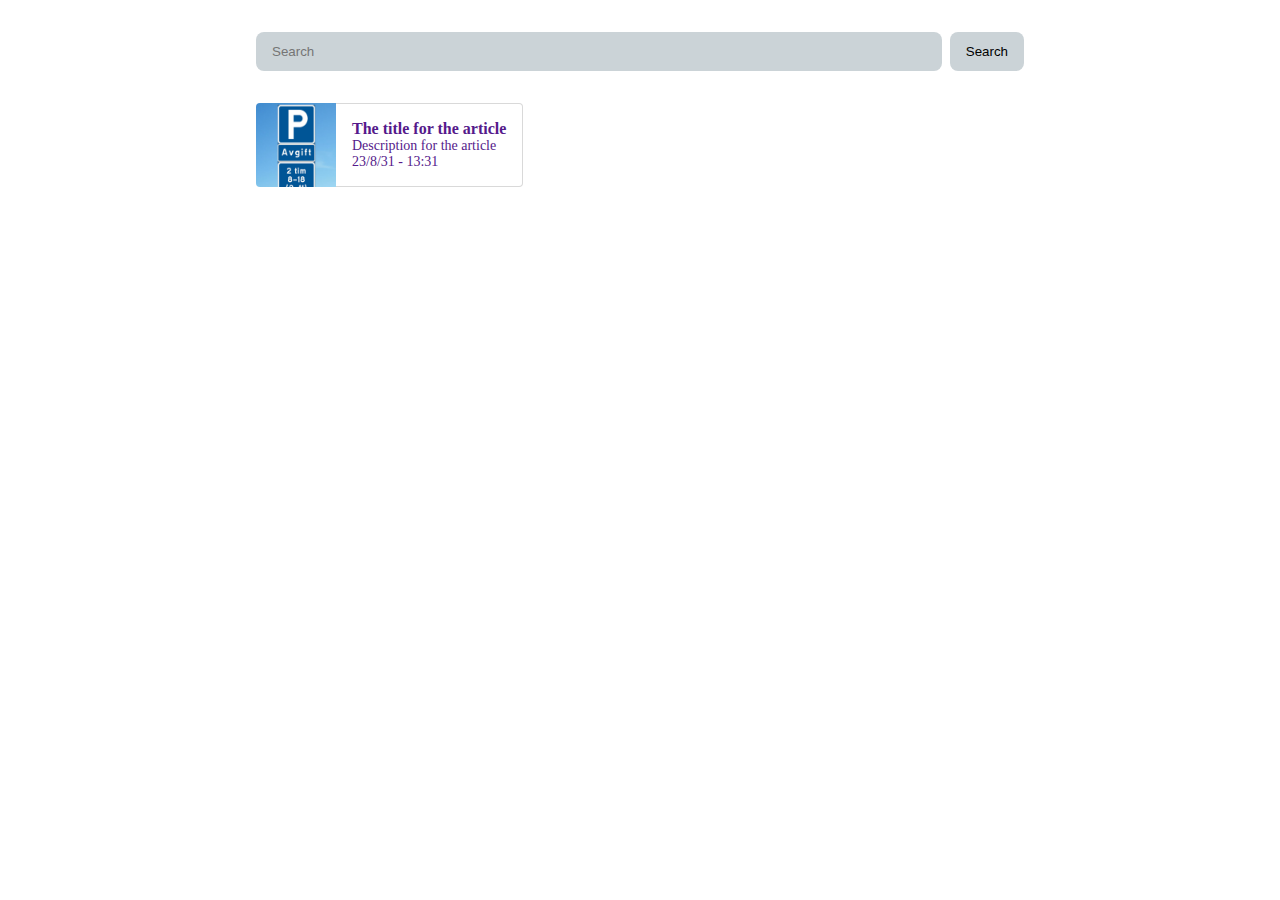
==== index.html @ a6f78641 "Basic start" ====
<!DOCTYPE html>
<html lang="en">
<head>
    <meta charset="UTF-8">
    <meta name="viewport" content="width=device-width, initial-scale=1.0">
    <link rel="stylesheet" href="style.css">
    <title>JTK</title>
</head>
<body>
    
    <form action="">
        <input placeholder="Search" type="text">
        <button>Search</button>
    </form>

    <section>

        <a class="card" href="">
            <img src="inc/img/p_skylt.jpg" alt="">
            <div>
                <h2>The title for the article</h2>
                <p>Description for the article</p>
                <p>23/8/31 - 13:31</p>
            </div>
        </a>

    </section>
</body>
</html>
---- style.css ----
:root {
    --text: #171213;
    --background: #ffffff;
    --primary: #bdccc9;
    --secondary: #cbd3d7;
    --accent: #5d7966;
}

* {
    text-decoration: none;

    margin: 0%;
    padding: 0%;

    border: none;
}

body {
    display: grid;
    grid-template-columns: 1fr minmax(128px , 768px) 1fr;
    column-gap: 16px;
}

form {
    grid-column: 2;
    margin-top: 32px;

    display: flex;
    gap: 8px;
}

form input {
    flex-grow: 1;

    padding: 12px 16px;

    border-radius: 8px;

    color: var(--text);
    background-color: var(--secondary);
}

form button {
    padding: 12px 16px;

    border-radius: 8px;

    background-color: var(--secondary);
}

section {
    grid-column: 2;
    margin-top: 32px;
}

.card {
    display: flex;
}

.card img {
    aspect-ratio: 1/1;
    max-width: 80px;

    border-radius: 4px 0px 0px 4px;
}

.card div {
    padding: 16px;

    border-radius: 0px 4px 4px 0px;
    border-style: solid;
    border-width: 1px 1px 1px 0px;
    border-color: #d9d9d9;

    display: flex;
    flex-direction: column;
}

.card div h2{
    font-size: 16px;
    font-weight: 700;
}

.card div p {
    font-size: 14px;
}
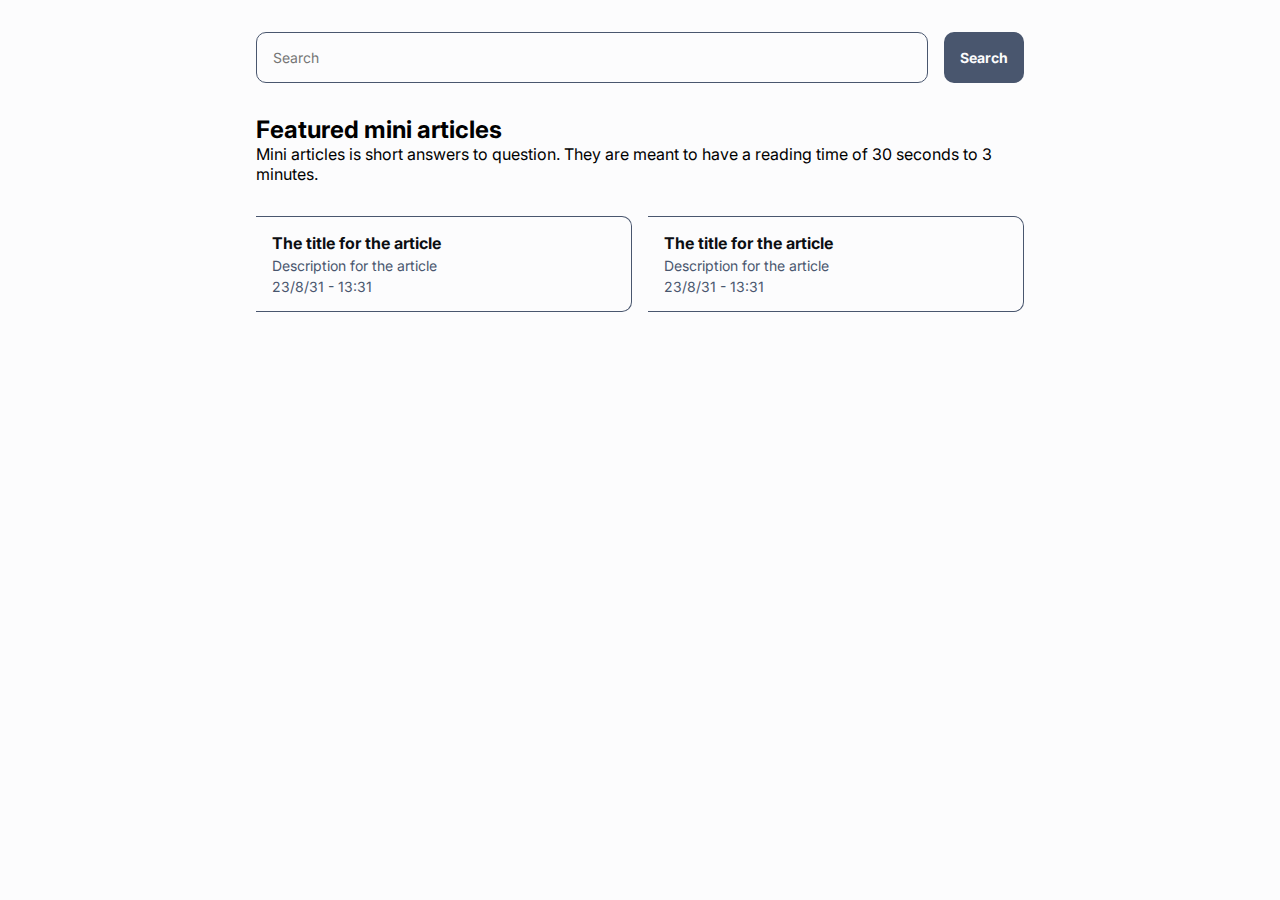
==== commit 9b1e3789: "new_style" ====
--- a/index.html
+++ b/index.html
@@ -12,11 +12,25 @@
         <input placeholder="Search" type="text">
         <button>Search</button>
     </form>
+    
+    <div class="sectionHeader">
+        <h2>Featured mini articles</h2>
+        <p>Mini articles is short answers to question. They are meant to have a reading time of 30 seconds to 3 minutes.</p>
+    </div>
 
     <section>
 
         <a class="card" href="">
-            <img src="inc/img/p_skylt.jpg" alt="">
+            <img src="" alt="">
+            <div>
+                <h2>The title for the article</h2>
+                <p>Description for the article</p>
+                <p>23/8/31 - 13:31</p>
+            </div>
+        </a>
+
+        <a class="card" href="">
+            <img src="" alt="">
             <div>
                 <h2>The title for the article</h2>
                 <p>Description for the article</p>
--- a/style.css
+++ b/style.css
@@ -1,9 +1,11 @@
+@import url('https://fonts.googleapis.com/css2?family=Inter:wght@400;700&display=swap');
+
 :root {
-    --text: #171213;
-    --background: #ffffff;
-    --primary: #bdccc9;
-    --secondary: #cbd3d7;
-    --accent: #5d7966;
+    --text: #0c0e12;
+    --background: #fcfcfd;
+    --primary: #49566e;
+    --secondary: #cbd0dc;
+    --accent: #586584;
 }
 
 * {
@@ -13,9 +15,13 @@
     padding: 0%;
 
     border: none;
+
+    font-family: 'Inter', sans-serif;
 }
 
 body {
+    background-color: var(--background);
+
     display: grid;
     grid-template-columns: 1fr minmax(128px , 768px) 1fr;
     column-gap: 16px;
@@ -26,61 +32,93 @@
     margin-top: 32px;
 
     display: flex;
-    gap: 8px;
+    gap: 16px;
 }
 
 form input {
     flex-grow: 1;
 
-    padding: 12px 16px;
+    padding: 16px;
 
-    border-radius: 8px;
+    border-radius: 10px;
+    border: 1px solid var(--primary);
+
+    font-size: 14px;
 
     color: var(--text);
-    background-color: var(--secondary);
+    background-color: var(--background);
 }
 
 form button {
     padding: 12px 16px;
 
-    border-radius: 8px;
+    border-radius: 10px;
 
-    background-color: var(--secondary);
+    font-size: 14px;
+    font-weight: 700;
+
+    color: var(--background);
+    background-color: var(--primary);
 }
 
 section {
     grid-column: 2;
     margin-top: 32px;
+
+    display: flex;
+    flex-wrap: wrap;
+    gap: 16px;
 }
 
+
+
+
+.sectionHeader {
+    grid-column: 2;
+
+    margin-top: 32px;
+}
+
+
+
+
 .card {
+    flex: 0.5;
     display: flex;
 }
 
 .card img {
     aspect-ratio: 1/1;
-    max-width: 80px;
 
-    border-radius: 4px 0px 0px 4px;
+    border-radius: 10px 0px 0px 10px;
+
+    background-color: var(--primary);
 }
 
 .card div {
+    flex-grow: 1;
     padding: 16px;
 
-    border-radius: 0px 4px 4px 0px;
+    border-radius: 0px 10px 10px 0px;
     border-style: solid;
     border-width: 1px 1px 1px 0px;
-    border-color: #d9d9d9;
+    border-color: var(--primary);
 
     display: flex;
     flex-direction: column;
+    /* justify-content: space-between; */
+    gap: 4px;
 }
 
 .card div h2{
     font-size: 16px;
     font-weight: 700;
+
+    color: var(--text);
 }
 
 .card div p {
     font-size: 14px;
+
+    color: var(--primary);
 }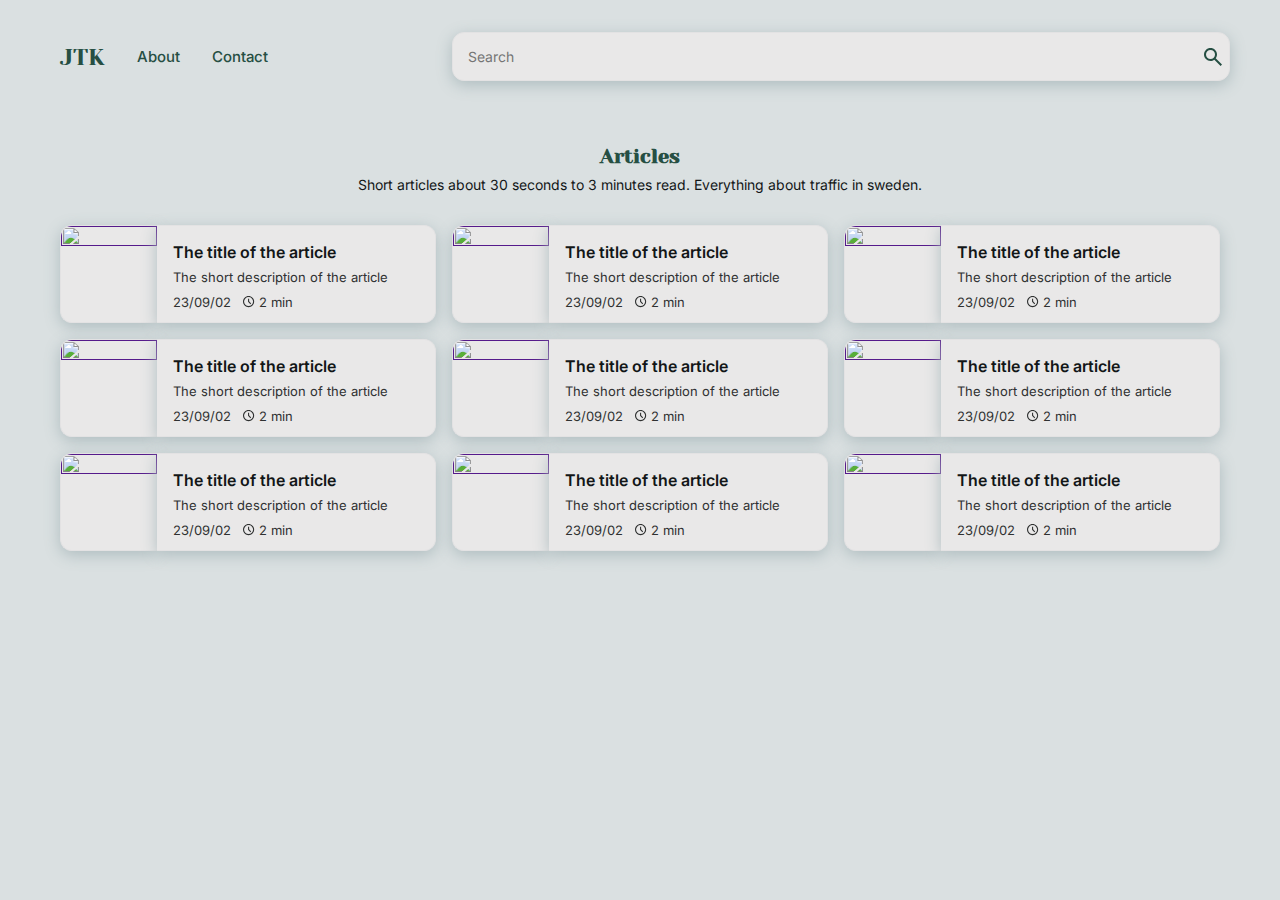
==== commit 75fba7aa: "pseudo responsiveness added" ====
--- a/index.html
+++ b/index.html
@@ -7,37 +7,231 @@
     <title>JTK</title>
 </head>
 <body>
+    <div class="pageHeader">
+        <nav>
+            <a class="mainNavButton" href="">JTK</a>
+            <a class="navButton" href="">About</a>
+            <a class="navButton" href="">Contact</a>
+        </nav>
     
-    <form action="">
-        <input placeholder="Search" type="text">
-        <button>Search</button>
-    </form>
-    
-    <div class="sectionHeader">
-        <h2>Featured mini articles</h2>
-        <p>Mini articles is short answers to question. They are meant to have a reading time of 30 seconds to 3 minutes.</p>
+        <form action="">
+            <input placeholder="Search" type="text">
+            <button>
+                <svg xmlns="http://www.w3.org/2000/svg" width="24" height="24" viewBox="0 0 24 24" fill="none">
+                    <mask id="mask0_84_744" style="mask-type:alpha" maskUnits="userSpaceOnUse" x="0" y="0" width="24" height="24">
+                        <rect width="24" height="24" fill="#D9D9D9"/>
+                    </mask>
+                    <g mask="url(#mask0_84_744)">
+                        <path d="M19.6 21L13.3 14.7C12.8 15.1 12.225 15.4167 11.575 15.65C10.925 15.8833 10.2333 16 9.5 16C7.68333 16 6.14583 15.3708 4.8875 14.1125C3.62917 12.8542 3 11.3167 3 9.5C3 7.68333 3.62917 6.14583 4.8875 4.8875C6.14583 3.62917 7.68333 3 9.5 3C11.3167 3 12.8542 3.62917 14.1125 4.8875C15.3708 6.14583 16 7.68333 16 9.5C16 10.2333 15.8833 10.925 15.65 11.575C15.4167 12.225 15.1 12.8 14.7 13.3L21 19.6L19.6 21ZM9.5 14C10.75 14 11.8125 13.5625 12.6875 12.6875C13.5625 11.8125 14 10.75 14 9.5C14 8.25 13.5625 7.1875 12.6875 6.3125C11.8125 5.4375 10.75 5 9.5 5C8.25 5 7.1875 5.4375 6.3125 6.3125C5.4375 7.1875 5 8.25 5 9.5C5 10.75 5.4375 11.8125 6.3125 12.6875C7.1875 13.5625 8.25 14 9.5 14Z" fill="#264F43"/>
+                    </g>
+                </svg>
+            </button>
+        </form>
     </div>
 
+    <header>
+        <h2>Articles</h2>
+        <p>Short articles about 30 seconds to 3 minutes read. Everything about traffic in sweden.</p>
+    </header>
+
     <section>
-
-        <a class="card" href="">
-            <img src="" alt="">
-            <div>
-                <h2>The title for the article</h2>
-                <p>Description for the article</p>
-                <p>23/8/31 - 13:31</p>
-            </div>
-        </a>
-
-        <a class="card" href="">
-            <img src="" alt="">
-            <div>
-                <h2>The title for the article</h2>
-                <p>Description for the article</p>
-                <p>23/8/31 - 13:31</p>
-            </div>
-        </a>
-
+        <a class="card" href="">
+            <img class="cardIMG" src="" alt="">
+            <div class="cardBody">
+                <h2>The title of the article</h2>
+                <p class="cardDescription">The short description of the article</p>
+                <div class="cardFooter">
+                    <p>23/09/02</p>
+                    <div class="cardReadTime">
+                        <svg xmlns="http://www.w3.org/2000/svg" width="20" height="20" viewBox="0 0 20 20" fill="none">
+                            <mask id="mask0_84_664" style="mask-type:alpha" maskUnits="userSpaceOnUse" x="0" y="0" width="20" height="20">
+                                <rect width="20" height="20" fill="#D9D9D9"/>
+                            </mask>
+                            <g mask="url(#mask0_84_664)">
+                                <path d="M9.58569 15.1666C8.0351 15.1666 6.71651 14.6233 5.6299 13.5367C4.5433 12.4501 4 11.1315 4 9.58094C4 8.04194 4.5433 6.72703 5.6299 5.63621C6.71651 4.5454 8.0351 4 9.58569 4C11.1247 4 12.4396 4.5454 13.5304 5.63621C14.6212 6.72703 15.1666 8.04194 15.1666 9.58094C15.1666 11.1315 14.6212 12.4501 13.5304 13.5367C12.4396 14.6233 11.1247 15.1666 9.58569 15.1666ZM9.5729 14.0833C10.8298 14.0833 11.8958 13.6493 12.7708 12.7812C13.6458 11.9132 14.0833 10.8507 14.0833 9.59373C14.0833 8.33679 13.6458 7.27081 12.7708 6.39581C11.8958 5.52081 10.8333 5.08331 9.58331 5.08331C8.31942 5.08331 7.25345 5.52081 6.3854 6.39581C5.51734 7.27081 5.08331 8.33331 5.08331 9.58331C5.08331 10.8472 5.51734 11.9132 6.3854 12.7812C7.25345 13.6493 8.31595 14.0833 9.5729 14.0833ZM11.3718 12.1586L12.1378 11.3926L10.1232 9.37383V6.71152H9.04165V9.81273L11.3718 12.1586Z" fill="#2F3131"/>
+                            </g>
+                        </svg>
+                        <p>2 min</p>
+                    </div>
+                </div>
+            </div>
+        </a>
+
+        <a class="card" href="">
+            <img class="cardIMG" src="" alt="">
+            <div class="cardBody">
+                <h2>The title of the article</h2>
+                <p class="cardDescription">The short description of the article</p>
+                <div class="cardFooter">
+                    <p>23/09/02</p>
+                    <div class="cardReadTime">
+                        <svg xmlns="http://www.w3.org/2000/svg" width="20" height="20" viewBox="0 0 20 20" fill="none">
+                            <mask id="mask0_84_664" style="mask-type:alpha" maskUnits="userSpaceOnUse" x="0" y="0" width="20" height="20">
+                                <rect width="20" height="20" fill="#D9D9D9"/>
+                            </mask>
+                            <g mask="url(#mask0_84_664)">
+                                <path d="M9.58569 15.1666C8.0351 15.1666 6.71651 14.6233 5.6299 13.5367C4.5433 12.4501 4 11.1315 4 9.58094C4 8.04194 4.5433 6.72703 5.6299 5.63621C6.71651 4.5454 8.0351 4 9.58569 4C11.1247 4 12.4396 4.5454 13.5304 5.63621C14.6212 6.72703 15.1666 8.04194 15.1666 9.58094C15.1666 11.1315 14.6212 12.4501 13.5304 13.5367C12.4396 14.6233 11.1247 15.1666 9.58569 15.1666ZM9.5729 14.0833C10.8298 14.0833 11.8958 13.6493 12.7708 12.7812C13.6458 11.9132 14.0833 10.8507 14.0833 9.59373C14.0833 8.33679 13.6458 7.27081 12.7708 6.39581C11.8958 5.52081 10.8333 5.08331 9.58331 5.08331C8.31942 5.08331 7.25345 5.52081 6.3854 6.39581C5.51734 7.27081 5.08331 8.33331 5.08331 9.58331C5.08331 10.8472 5.51734 11.9132 6.3854 12.7812C7.25345 13.6493 8.31595 14.0833 9.5729 14.0833ZM11.3718 12.1586L12.1378 11.3926L10.1232 9.37383V6.71152H9.04165V9.81273L11.3718 12.1586Z" fill="#2F3131"/>
+                            </g>
+                        </svg>
+                        <p>2 min</p>
+                    </div>
+                </div>
+            </div>
+        </a>
+
+        <a class="card" href="">
+            <img class="cardIMG" src="" alt="">
+            <div class="cardBody">
+                <h2>The title of the article</h2>
+                <p class="cardDescription">The short description of the article</p>
+                <div class="cardFooter">
+                    <p>23/09/02</p>
+                    <div class="cardReadTime">
+                        <svg xmlns="http://www.w3.org/2000/svg" width="20" height="20" viewBox="0 0 20 20" fill="none">
+                            <mask id="mask0_84_664" style="mask-type:alpha" maskUnits="userSpaceOnUse" x="0" y="0" width="20" height="20">
+                                <rect width="20" height="20" fill="#D9D9D9"/>
+                            </mask>
+                            <g mask="url(#mask0_84_664)">
+                                <path d="M9.58569 15.1666C8.0351 15.1666 6.71651 14.6233 5.6299 13.5367C4.5433 12.4501 4 11.1315 4 9.58094C4 8.04194 4.5433 6.72703 5.6299 5.63621C6.71651 4.5454 8.0351 4 9.58569 4C11.1247 4 12.4396 4.5454 13.5304 5.63621C14.6212 6.72703 15.1666 8.04194 15.1666 9.58094C15.1666 11.1315 14.6212 12.4501 13.5304 13.5367C12.4396 14.6233 11.1247 15.1666 9.58569 15.1666ZM9.5729 14.0833C10.8298 14.0833 11.8958 13.6493 12.7708 12.7812C13.6458 11.9132 14.0833 10.8507 14.0833 9.59373C14.0833 8.33679 13.6458 7.27081 12.7708 6.39581C11.8958 5.52081 10.8333 5.08331 9.58331 5.08331C8.31942 5.08331 7.25345 5.52081 6.3854 6.39581C5.51734 7.27081 5.08331 8.33331 5.08331 9.58331C5.08331 10.8472 5.51734 11.9132 6.3854 12.7812C7.25345 13.6493 8.31595 14.0833 9.5729 14.0833ZM11.3718 12.1586L12.1378 11.3926L10.1232 9.37383V6.71152H9.04165V9.81273L11.3718 12.1586Z" fill="#2F3131"/>
+                            </g>
+                        </svg>
+                        <p>2 min</p>
+                    </div>
+                </div>
+            </div>
+        </a>
+
+        <a class="card" href="">
+            <img class="cardIMG" src="" alt="">
+            <div class="cardBody">
+                <h2>The title of the article</h2>
+                <p class="cardDescription">The short description of the article</p>
+                <div class="cardFooter">
+                    <p>23/09/02</p>
+                    <div class="cardReadTime">
+                        <svg xmlns="http://www.w3.org/2000/svg" width="20" height="20" viewBox="0 0 20 20" fill="none">
+                            <mask id="mask0_84_664" style="mask-type:alpha" maskUnits="userSpaceOnUse" x="0" y="0" width="20" height="20">
+                                <rect width="20" height="20" fill="#D9D9D9"/>
+                            </mask>
+                            <g mask="url(#mask0_84_664)">
+                                <path d="M9.58569 15.1666C8.0351 15.1666 6.71651 14.6233 5.6299 13.5367C4.5433 12.4501 4 11.1315 4 9.58094C4 8.04194 4.5433 6.72703 5.6299 5.63621C6.71651 4.5454 8.0351 4 9.58569 4C11.1247 4 12.4396 4.5454 13.5304 5.63621C14.6212 6.72703 15.1666 8.04194 15.1666 9.58094C15.1666 11.1315 14.6212 12.4501 13.5304 13.5367C12.4396 14.6233 11.1247 15.1666 9.58569 15.1666ZM9.5729 14.0833C10.8298 14.0833 11.8958 13.6493 12.7708 12.7812C13.6458 11.9132 14.0833 10.8507 14.0833 9.59373C14.0833 8.33679 13.6458 7.27081 12.7708 6.39581C11.8958 5.52081 10.8333 5.08331 9.58331 5.08331C8.31942 5.08331 7.25345 5.52081 6.3854 6.39581C5.51734 7.27081 5.08331 8.33331 5.08331 9.58331C5.08331 10.8472 5.51734 11.9132 6.3854 12.7812C7.25345 13.6493 8.31595 14.0833 9.5729 14.0833ZM11.3718 12.1586L12.1378 11.3926L10.1232 9.37383V6.71152H9.04165V9.81273L11.3718 12.1586Z" fill="#2F3131"/>
+                            </g>
+                        </svg>
+                        <p>2 min</p>
+                    </div>
+                </div>
+            </div>
+        </a>
+
+        <a class="card" href="">
+            <img class="cardIMG" src="" alt="">
+            <div class="cardBody">
+                <h2>The title of the article</h2>
+                <p class="cardDescription">The short description of the article</p>
+                <div class="cardFooter">
+                    <p>23/09/02</p>
+                    <div class="cardReadTime">
+                        <svg xmlns="http://www.w3.org/2000/svg" width="20" height="20" viewBox="0 0 20 20" fill="none">
+                            <mask id="mask0_84_664" style="mask-type:alpha" maskUnits="userSpaceOnUse" x="0" y="0" width="20" height="20">
+                                <rect width="20" height="20" fill="#D9D9D9"/>
+                            </mask>
+                            <g mask="url(#mask0_84_664)">
+                                <path d="M9.58569 15.1666C8.0351 15.1666 6.71651 14.6233 5.6299 13.5367C4.5433 12.4501 4 11.1315 4 9.58094C4 8.04194 4.5433 6.72703 5.6299 5.63621C6.71651 4.5454 8.0351 4 9.58569 4C11.1247 4 12.4396 4.5454 13.5304 5.63621C14.6212 6.72703 15.1666 8.04194 15.1666 9.58094C15.1666 11.1315 14.6212 12.4501 13.5304 13.5367C12.4396 14.6233 11.1247 15.1666 9.58569 15.1666ZM9.5729 14.0833C10.8298 14.0833 11.8958 13.6493 12.7708 12.7812C13.6458 11.9132 14.0833 10.8507 14.0833 9.59373C14.0833 8.33679 13.6458 7.27081 12.7708 6.39581C11.8958 5.52081 10.8333 5.08331 9.58331 5.08331C8.31942 5.08331 7.25345 5.52081 6.3854 6.39581C5.51734 7.27081 5.08331 8.33331 5.08331 9.58331C5.08331 10.8472 5.51734 11.9132 6.3854 12.7812C7.25345 13.6493 8.31595 14.0833 9.5729 14.0833ZM11.3718 12.1586L12.1378 11.3926L10.1232 9.37383V6.71152H9.04165V9.81273L11.3718 12.1586Z" fill="#2F3131"/>
+                            </g>
+                        </svg>
+                        <p>2 min</p>
+                    </div>
+                </div>
+            </div>
+        </a>
+
+        <a class="card" href="">
+            <img class="cardIMG" src="" alt="">
+            <div class="cardBody">
+                <h2>The title of the article</h2>
+                <p class="cardDescription">The short description of the article</p>
+                <div class="cardFooter">
+                    <p>23/09/02</p>
+                    <div class="cardReadTime">
+                        <svg xmlns="http://www.w3.org/2000/svg" width="20" height="20" viewBox="0 0 20 20" fill="none">
+                            <mask id="mask0_84_664" style="mask-type:alpha" maskUnits="userSpaceOnUse" x="0" y="0" width="20" height="20">
+                                <rect width="20" height="20" fill="#D9D9D9"/>
+                            </mask>
+                            <g mask="url(#mask0_84_664)">
+                                <path d="M9.58569 15.1666C8.0351 15.1666 6.71651 14.6233 5.6299 13.5367C4.5433 12.4501 4 11.1315 4 9.58094C4 8.04194 4.5433 6.72703 5.6299 5.63621C6.71651 4.5454 8.0351 4 9.58569 4C11.1247 4 12.4396 4.5454 13.5304 5.63621C14.6212 6.72703 15.1666 8.04194 15.1666 9.58094C15.1666 11.1315 14.6212 12.4501 13.5304 13.5367C12.4396 14.6233 11.1247 15.1666 9.58569 15.1666ZM9.5729 14.0833C10.8298 14.0833 11.8958 13.6493 12.7708 12.7812C13.6458 11.9132 14.0833 10.8507 14.0833 9.59373C14.0833 8.33679 13.6458 7.27081 12.7708 6.39581C11.8958 5.52081 10.8333 5.08331 9.58331 5.08331C8.31942 5.08331 7.25345 5.52081 6.3854 6.39581C5.51734 7.27081 5.08331 8.33331 5.08331 9.58331C5.08331 10.8472 5.51734 11.9132 6.3854 12.7812C7.25345 13.6493 8.31595 14.0833 9.5729 14.0833ZM11.3718 12.1586L12.1378 11.3926L10.1232 9.37383V6.71152H9.04165V9.81273L11.3718 12.1586Z" fill="#2F3131"/>
+                            </g>
+                        </svg>
+                        <p>2 min</p>
+                    </div>
+                </div>
+            </div>
+        </a>
+
+        <a class="card" href="">
+            <img class="cardIMG" src="" alt="">
+            <div class="cardBody">
+                <h2>The title of the article</h2>
+                <p class="cardDescription">The short description of the article</p>
+                <div class="cardFooter">
+                    <p>23/09/02</p>
+                    <div class="cardReadTime">
+                        <svg xmlns="http://www.w3.org/2000/svg" width="20" height="20" viewBox="0 0 20 20" fill="none">
+                            <mask id="mask0_84_664" style="mask-type:alpha" maskUnits="userSpaceOnUse" x="0" y="0" width="20" height="20">
+                                <rect width="20" height="20" fill="#D9D9D9"/>
+                            </mask>
+                            <g mask="url(#mask0_84_664)">
+                                <path d="M9.58569 15.1666C8.0351 15.1666 6.71651 14.6233 5.6299 13.5367C4.5433 12.4501 4 11.1315 4 9.58094C4 8.04194 4.5433 6.72703 5.6299 5.63621C6.71651 4.5454 8.0351 4 9.58569 4C11.1247 4 12.4396 4.5454 13.5304 5.63621C14.6212 6.72703 15.1666 8.04194 15.1666 9.58094C15.1666 11.1315 14.6212 12.4501 13.5304 13.5367C12.4396 14.6233 11.1247 15.1666 9.58569 15.1666ZM9.5729 14.0833C10.8298 14.0833 11.8958 13.6493 12.7708 12.7812C13.6458 11.9132 14.0833 10.8507 14.0833 9.59373C14.0833 8.33679 13.6458 7.27081 12.7708 6.39581C11.8958 5.52081 10.8333 5.08331 9.58331 5.08331C8.31942 5.08331 7.25345 5.52081 6.3854 6.39581C5.51734 7.27081 5.08331 8.33331 5.08331 9.58331C5.08331 10.8472 5.51734 11.9132 6.3854 12.7812C7.25345 13.6493 8.31595 14.0833 9.5729 14.0833ZM11.3718 12.1586L12.1378 11.3926L10.1232 9.37383V6.71152H9.04165V9.81273L11.3718 12.1586Z" fill="#2F3131"/>
+                            </g>
+                        </svg>
+                        <p>2 min</p>
+                    </div>
+                </div>
+            </div>
+        </a>
+
+        <a class="card" href="">
+            <img class="cardIMG" src="" alt="">
+            <div class="cardBody">
+                <h2>The title of the article</h2>
+                <p class="cardDescription">The short description of the article</p>
+                <div class="cardFooter">
+                    <p>23/09/02</p>
+                    <div class="cardReadTime">
+                        <svg xmlns="http://www.w3.org/2000/svg" width="20" height="20" viewBox="0 0 20 20" fill="none">
+                            <mask id="mask0_84_664" style="mask-type:alpha" maskUnits="userSpaceOnUse" x="0" y="0" width="20" height="20">
+                                <rect width="20" height="20" fill="#D9D9D9"/>
+                            </mask>
+                            <g mask="url(#mask0_84_664)">
+                                <path d="M9.58569 15.1666C8.0351 15.1666 6.71651 14.6233 5.6299 13.5367C4.5433 12.4501 4 11.1315 4 9.58094C4 8.04194 4.5433 6.72703 5.6299 5.63621C6.71651 4.5454 8.0351 4 9.58569 4C11.1247 4 12.4396 4.5454 13.5304 5.63621C14.6212 6.72703 15.1666 8.04194 15.1666 9.58094C15.1666 11.1315 14.6212 12.4501 13.5304 13.5367C12.4396 14.6233 11.1247 15.1666 9.58569 15.1666ZM9.5729 14.0833C10.8298 14.0833 11.8958 13.6493 12.7708 12.7812C13.6458 11.9132 14.0833 10.8507 14.0833 9.59373C14.0833 8.33679 13.6458 7.27081 12.7708 6.39581C11.8958 5.52081 10.8333 5.08331 9.58331 5.08331C8.31942 5.08331 7.25345 5.52081 6.3854 6.39581C5.51734 7.27081 5.08331 8.33331 5.08331 9.58331C5.08331 10.8472 5.51734 11.9132 6.3854 12.7812C7.25345 13.6493 8.31595 14.0833 9.5729 14.0833ZM11.3718 12.1586L12.1378 11.3926L10.1232 9.37383V6.71152H9.04165V9.81273L11.3718 12.1586Z" fill="#2F3131"/>
+                            </g>
+                        </svg>
+                        <p>2 min</p>
+                    </div>
+                </div>
+            </div>
+        </a>
+
+        <a class="card" href="">
+            <img class="cardIMG" src="" alt="">
+            <div class="cardBody">
+                <h2>The title of the article</h2>
+                <p class="cardDescription">The short description of the article</p>
+                <div class="cardFooter">
+                    <p>23/09/02</p>
+                    <div class="cardReadTime">
+                        <svg xmlns="http://www.w3.org/2000/svg" width="20" height="20" viewBox="0 0 20 20" fill="none">
+                            <mask id="mask0_84_664" style="mask-type:alpha" maskUnits="userSpaceOnUse" x="0" y="0" width="20" height="20">
+                                <rect width="20" height="20" fill="#D9D9D9"/>
+                            </mask>
+                            <g mask="url(#mask0_84_664)">
+                                <path d="M9.58569 15.1666C8.0351 15.1666 6.71651 14.6233 5.6299 13.5367C4.5433 12.4501 4 11.1315 4 9.58094C4 8.04194 4.5433 6.72703 5.6299 5.63621C6.71651 4.5454 8.0351 4 9.58569 4C11.1247 4 12.4396 4.5454 13.5304 5.63621C14.6212 6.72703 15.1666 8.04194 15.1666 9.58094C15.1666 11.1315 14.6212 12.4501 13.5304 13.5367C12.4396 14.6233 11.1247 15.1666 9.58569 15.1666ZM9.5729 14.0833C10.8298 14.0833 11.8958 13.6493 12.7708 12.7812C13.6458 11.9132 14.0833 10.8507 14.0833 9.59373C14.0833 8.33679 13.6458 7.27081 12.7708 6.39581C11.8958 5.52081 10.8333 5.08331 9.58331 5.08331C8.31942 5.08331 7.25345 5.52081 6.3854 6.39581C5.51734 7.27081 5.08331 8.33331 5.08331 9.58331C5.08331 10.8472 5.51734 11.9132 6.3854 12.7812C7.25345 13.6493 8.31595 14.0833 9.5729 14.0833ZM11.3718 12.1586L12.1378 11.3926L10.1232 9.37383V6.71152H9.04165V9.81273L11.3718 12.1586Z" fill="#2F3131"/>
+                            </g>
+                        </svg>
+                        <p>2 min</p>
+                    </div>
+                </div>
+            </div>
+        </a>
     </section>
 </body>
 </html>--- a/style.css
+++ b/style.css
@@ -1,124 +1,258 @@
-@import url('https://fonts.googleapis.com/css2?family=Inter:wght@400;700&display=swap');
+@import url('https://fonts.googleapis.com/css2?family=Inter:wght@400;600&family=Yeseva+One&display=swap');
+
+
 
 :root {
-    --text: #0c0e12;
-    --background: #fcfcfd;
-    --primary: #49566e;
-    --secondary: #cbd0dc;
-    --accent: #586584;
-}
+    --primary-text:#121617;
+    --secondary-text: #2F3131;
+    --background: #DAE0E1;
+    --primary: #E9E8E8;
+    --secondary: #E3E2E3;
+    --accent: #264F43;
+    --shadow: #AEBCBF;
+}
+
+
+
 
 * {
-    text-decoration: none;
-
     margin: 0%;
     padding: 0%;
 
-    border: none;
-
     font-family: 'Inter', sans-serif;
 }
+
+
+
 
 body {
     background-color: var(--background);
-
-    display: grid;
-    grid-template-columns: 1fr minmax(128px , 768px) 1fr;
-    column-gap: 16px;
-}
+    display: grid;
+    grid-template-columns: 1fr minmax(256px , 1160px) 1fr;
+    column-gap: 32px;
+}
+
+
+
+
+.pageHeader {
+    grid-column: 2;
+
+    margin-top: 32px;
+
+    display: grid;
+    grid-template-columns: max-content 1fr minmax(256px , 768px);
+    gap: 16px;
+}
+
+
+
+
+nav {
+    grid-column: 1;
+    display: flex;
+    align-items: center;
+    gap: 32px;
+}
+
+.mainNavButton {
+    font-size: 24px;
+    font-family: 'Yeseva One', cursive;
+
+    text-decoration: none;
+
+    color: var(--accent);
+}
+
+.navButton {
+    font-size: 15px;
+    font-weight: 500;
+
+    text-decoration: none;
+
+    color: var(--accent);
+}
+
+.navButton:hover {
+    cursor: pointer;
+    text-decoration: underline;
+}
+
+
 
 form {
-    grid-column: 2;
-    margin-top: 32px;
-
-    display: flex;
-    gap: 16px;
+    grid-column: 3;
+    width: 100%;
+
+    padding: 4px;
+
+    border-radius: 12px;
+    border: 1px solid var(--secondary);
+
+    background-color: var(--primary);
+
+    box-shadow: 0px 4px 16px 0px var(--shadow);
+
+    display: flex;
 }
 
 form input {
     flex-grow: 1;
 
-    padding: 16px;
-
-    border-radius: 10px;
-    border: 1px solid var(--primary);
-
+    padding: 11px;
     font-size: 14px;
 
-    color: var(--text);
+    border: none;
+
+    font-weight: 400;
+
+    color: var(--primary-text);
+    background-color: var(--primary);
+}
+
+form input:focus {
+    outline: none;
+}
+
+form button {
+    aspect-ratio: 1/1;
+
+    border-radius: 8px;
+    border: none;
+
+    background-color: var(--primary);
+
+    display: grid;
+    place-content: center;
+}
+
+form button:hover {
+    cursor: pointer;
     background-color: var(--background);
 }
 
-form button {
-    padding: 12px 16px;
-
-    border-radius: 10px;
+
+
+
+header {
+    grid-column: 2;
+
+    margin: 64px 0px 32px 0px;
+}
+
+header h2 {
+    font-size: 20px;
+    font-family: 'Yeseva One', cursive;
+
+    text-align: center;
+
+    color: var(--accent);
+}
+
+header p {
+    margin-top: 8px;
 
     font-size: 14px;
-    font-weight: 700;
-
-    color: var(--background);
-    background-color: var(--primary);
-}
+
+    text-align: center;
+
+    color: var(--primary-text);
+}
+
+
+
 
 section {
     grid-column: 2;
-    margin-top: 32px;
-
-    display: flex;
-    flex-wrap: wrap;
+
+    display: grid;
+    grid-template-columns: repeat(3, 1fr);
     gap: 16px;
 }
 
 
 
 
-.sectionHeader {
-    grid-column: 2;
-
-    margin-top: 32px;
-}
-
-
-
-
 .card {
-    flex: 0.5;
-    display: flex;
-}
-
-.card img {
+    display: flex;
+    text-decoration: none;
+}
+
+.cardIMG {
     aspect-ratio: 1/1;
-
-    border-radius: 10px 0px 0px 10px;
-
-    background-color: var(--primary);
-}
-
-.card div {
+    width: 96px;
+
+    border-radius: 12px 0px 0px 12px;
+    border-width: 1px 0px 1px 1px;
+    border-style: solid;
+    border-color: var(--secondary);
+
+    background-color: var(--primary);
+
+    box-shadow: 0px 4px 16px 0px var(--shadow);
+}
+
+.cardBody {
     flex-grow: 1;
-    padding: 16px;
-
-    border-radius: 0px 10px 10px 0px;
+    padding: 16px 16px 10px 16px;
+
+    border-radius: 0px 12px 12px 0px;
+    border-width: 1px 1px 1px 0px;
     border-style: solid;
-    border-width: 1px 1px 1px 0px;
-    border-color: var(--primary);
+    border-color: var(--secondary);
+
+    background-color: var(--primary);
+
+    box-shadow: 0px 4px 16px 0px var(--shadow);
 
     display: flex;
     flex-direction: column;
-    /* justify-content: space-between; */
-    gap: 4px;
-}
-
-.card div h2{
+    justify-content: space-between;
+}
+
+.cardBody h2 {
     font-size: 16px;
-    font-weight: 700;
-
-    color: var(--text);
-}
-
-.card div p {
-    font-size: 14px;
-
-    color: var(--primary);
+    font-weight: 600;
+
+    color: var(--primary-text);
+}
+
+.cardBody p {
+    font-size: 13px;
+
+    color: var(--secondary-text);
+}
+
+.cardFooter {
+    display: flex;
+    align-items: center;
+    gap: 8px;
+}
+
+.cardReadTime {
+    display: flex;
+    align-items: center;
+}
+
+@media only screen and (max-width: 1024px) {
+  section {
+    grid-template-columns: 1fr 1fr;
+  }
+}
+
+@media only screen and (max-width: 640px) {
+
+    .mainNavButton {
+        flex-grow: 1;
+    }
+
+    .pageHeader {
+        display: flex;
+        flex-direction: column;
+        gap: 32px;
+    }
+
+  section {
+    grid-template-columns: 1fr;
+  }
 }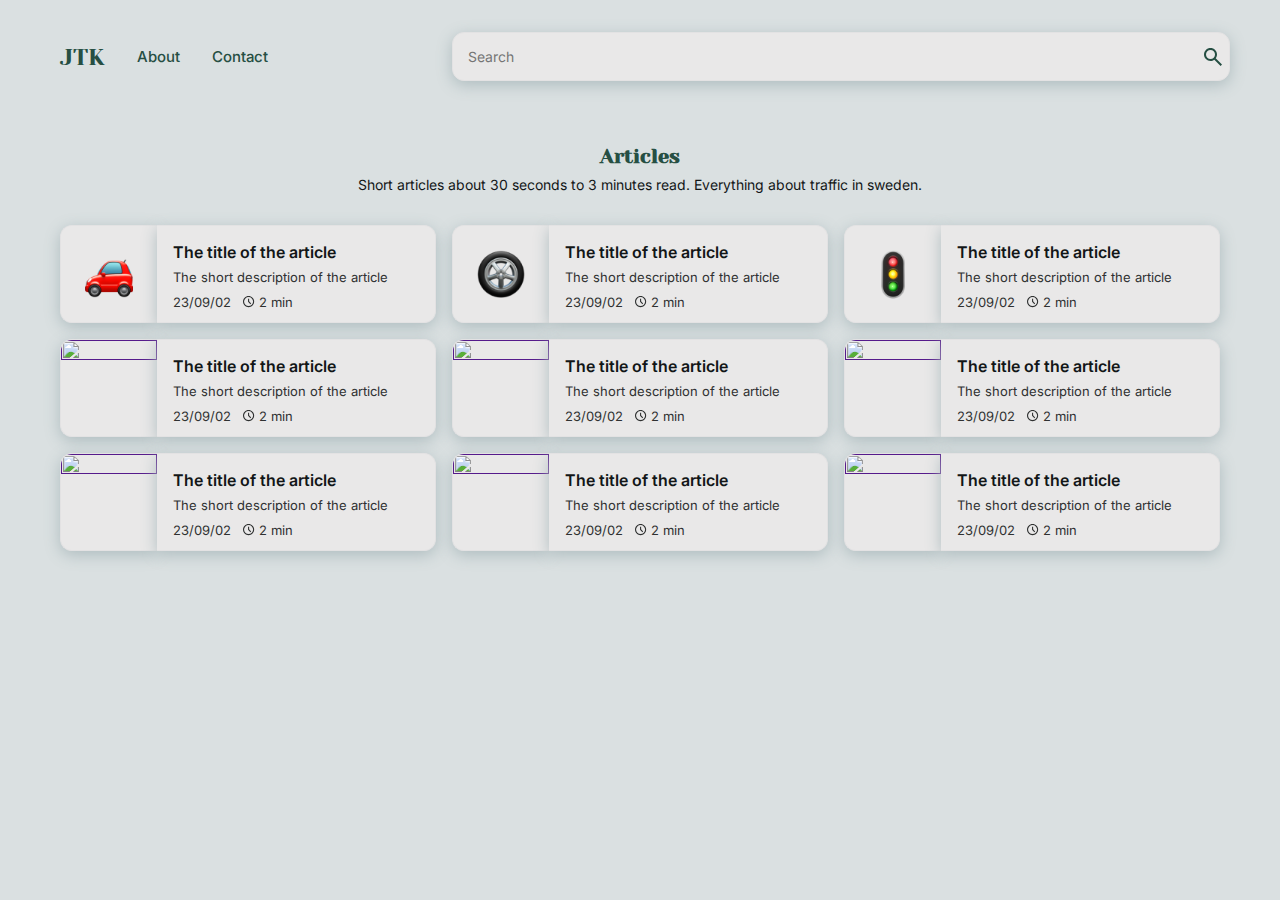
==== commit abccd5d0: "image_update" ====
--- a/index.html
+++ b/index.html
@@ -36,51 +36,51 @@
 
     <section>
         <a class="card" href="">
-            <img class="cardIMG" src="" alt="">
-            <div class="cardBody">
-                <h2>The title of the article</h2>
-                <p class="cardDescription">The short description of the article</p>
-                <div class="cardFooter">
-                    <p>23/09/02</p>
-                    <div class="cardReadTime">
-                        <svg xmlns="http://www.w3.org/2000/svg" width="20" height="20" viewBox="0 0 20 20" fill="none">
-                            <mask id="mask0_84_664" style="mask-type:alpha" maskUnits="userSpaceOnUse" x="0" y="0" width="20" height="20">
-                                <rect width="20" height="20" fill="#D9D9D9"/>
-                            </mask>
-                            <g mask="url(#mask0_84_664)">
-                                <path d="M9.58569 15.1666C8.0351 15.1666 6.71651 14.6233 5.6299 13.5367C4.5433 12.4501 4 11.1315 4 9.58094C4 8.04194 4.5433 6.72703 5.6299 5.63621C6.71651 4.5454 8.0351 4 9.58569 4C11.1247 4 12.4396 4.5454 13.5304 5.63621C14.6212 6.72703 15.1666 8.04194 15.1666 9.58094C15.1666 11.1315 14.6212 12.4501 13.5304 13.5367C12.4396 14.6233 11.1247 15.1666 9.58569 15.1666ZM9.5729 14.0833C10.8298 14.0833 11.8958 13.6493 12.7708 12.7812C13.6458 11.9132 14.0833 10.8507 14.0833 9.59373C14.0833 8.33679 13.6458 7.27081 12.7708 6.39581C11.8958 5.52081 10.8333 5.08331 9.58331 5.08331C8.31942 5.08331 7.25345 5.52081 6.3854 6.39581C5.51734 7.27081 5.08331 8.33331 5.08331 9.58331C5.08331 10.8472 5.51734 11.9132 6.3854 12.7812C7.25345 13.6493 8.31595 14.0833 9.5729 14.0833ZM11.3718 12.1586L12.1378 11.3926L10.1232 9.37383V6.71152H9.04165V9.81273L11.3718 12.1586Z" fill="#2F3131"/>
-                            </g>
-                        </svg>
-                        <p>2 min</p>
-                    </div>
-                </div>
-            </div>
-        </a>
-
-        <a class="card" href="">
-            <img class="cardIMG" src="" alt="">
-            <div class="cardBody">
-                <h2>The title of the article</h2>
-                <p class="cardDescription">The short description of the article</p>
-                <div class="cardFooter">
-                    <p>23/09/02</p>
-                    <div class="cardReadTime">
-                        <svg xmlns="http://www.w3.org/2000/svg" width="20" height="20" viewBox="0 0 20 20" fill="none">
-                            <mask id="mask0_84_664" style="mask-type:alpha" maskUnits="userSpaceOnUse" x="0" y="0" width="20" height="20">
-                                <rect width="20" height="20" fill="#D9D9D9"/>
-                            </mask>
-                            <g mask="url(#mask0_84_664)">
-                                <path d="M9.58569 15.1666C8.0351 15.1666 6.71651 14.6233 5.6299 13.5367C4.5433 12.4501 4 11.1315 4 9.58094C4 8.04194 4.5433 6.72703 5.6299 5.63621C6.71651 4.5454 8.0351 4 9.58569 4C11.1247 4 12.4396 4.5454 13.5304 5.63621C14.6212 6.72703 15.1666 8.04194 15.1666 9.58094C15.1666 11.1315 14.6212 12.4501 13.5304 13.5367C12.4396 14.6233 11.1247 15.1666 9.58569 15.1666ZM9.5729 14.0833C10.8298 14.0833 11.8958 13.6493 12.7708 12.7812C13.6458 11.9132 14.0833 10.8507 14.0833 9.59373C14.0833 8.33679 13.6458 7.27081 12.7708 6.39581C11.8958 5.52081 10.8333 5.08331 9.58331 5.08331C8.31942 5.08331 7.25345 5.52081 6.3854 6.39581C5.51734 7.27081 5.08331 8.33331 5.08331 9.58331C5.08331 10.8472 5.51734 11.9132 6.3854 12.7812C7.25345 13.6493 8.31595 14.0833 9.5729 14.0833ZM11.3718 12.1586L12.1378 11.3926L10.1232 9.37383V6.71152H9.04165V9.81273L11.3718 12.1586Z" fill="#2F3131"/>
-                            </g>
-                        </svg>
-                        <p>2 min</p>
-                    </div>
-                </div>
-            </div>
-        </a>
-
-        <a class="card" href="">
-            <img class="cardIMG" src="" alt="">
+            <img class="cardIMG" src="inc/img/white_car_emoji.png" alt="">
+            <div class="cardBody">
+                <h2>The title of the article</h2>
+                <p class="cardDescription">The short description of the article</p>
+                <div class="cardFooter">
+                    <p>23/09/02</p>
+                    <div class="cardReadTime">
+                        <svg xmlns="http://www.w3.org/2000/svg" width="20" height="20" viewBox="0 0 20 20" fill="none">
+                            <mask id="mask0_84_664" style="mask-type:alpha" maskUnits="userSpaceOnUse" x="0" y="0" width="20" height="20">
+                                <rect width="20" height="20" fill="#D9D9D9"/>
+                            </mask>
+                            <g mask="url(#mask0_84_664)">
+                                <path d="M9.58569 15.1666C8.0351 15.1666 6.71651 14.6233 5.6299 13.5367C4.5433 12.4501 4 11.1315 4 9.58094C4 8.04194 4.5433 6.72703 5.6299 5.63621C6.71651 4.5454 8.0351 4 9.58569 4C11.1247 4 12.4396 4.5454 13.5304 5.63621C14.6212 6.72703 15.1666 8.04194 15.1666 9.58094C15.1666 11.1315 14.6212 12.4501 13.5304 13.5367C12.4396 14.6233 11.1247 15.1666 9.58569 15.1666ZM9.5729 14.0833C10.8298 14.0833 11.8958 13.6493 12.7708 12.7812C13.6458 11.9132 14.0833 10.8507 14.0833 9.59373C14.0833 8.33679 13.6458 7.27081 12.7708 6.39581C11.8958 5.52081 10.8333 5.08331 9.58331 5.08331C8.31942 5.08331 7.25345 5.52081 6.3854 6.39581C5.51734 7.27081 5.08331 8.33331 5.08331 9.58331C5.08331 10.8472 5.51734 11.9132 6.3854 12.7812C7.25345 13.6493 8.31595 14.0833 9.5729 14.0833ZM11.3718 12.1586L12.1378 11.3926L10.1232 9.37383V6.71152H9.04165V9.81273L11.3718 12.1586Z" fill="#2F3131"/>
+                            </g>
+                        </svg>
+                        <p>2 min</p>
+                    </div>
+                </div>
+            </div>
+        </a>
+
+        <a class="card" href="">
+            <img class="cardIMG" src="inc/img/white_car_tire_emoji.png" alt="">
+            <div class="cardBody">
+                <h2>The title of the article</h2>
+                <p class="cardDescription">The short description of the article</p>
+                <div class="cardFooter">
+                    <p>23/09/02</p>
+                    <div class="cardReadTime">
+                        <svg xmlns="http://www.w3.org/2000/svg" width="20" height="20" viewBox="0 0 20 20" fill="none">
+                            <mask id="mask0_84_664" style="mask-type:alpha" maskUnits="userSpaceOnUse" x="0" y="0" width="20" height="20">
+                                <rect width="20" height="20" fill="#D9D9D9"/>
+                            </mask>
+                            <g mask="url(#mask0_84_664)">
+                                <path d="M9.58569 15.1666C8.0351 15.1666 6.71651 14.6233 5.6299 13.5367C4.5433 12.4501 4 11.1315 4 9.58094C4 8.04194 4.5433 6.72703 5.6299 5.63621C6.71651 4.5454 8.0351 4 9.58569 4C11.1247 4 12.4396 4.5454 13.5304 5.63621C14.6212 6.72703 15.1666 8.04194 15.1666 9.58094C15.1666 11.1315 14.6212 12.4501 13.5304 13.5367C12.4396 14.6233 11.1247 15.1666 9.58569 15.1666ZM9.5729 14.0833C10.8298 14.0833 11.8958 13.6493 12.7708 12.7812C13.6458 11.9132 14.0833 10.8507 14.0833 9.59373C14.0833 8.33679 13.6458 7.27081 12.7708 6.39581C11.8958 5.52081 10.8333 5.08331 9.58331 5.08331C8.31942 5.08331 7.25345 5.52081 6.3854 6.39581C5.51734 7.27081 5.08331 8.33331 5.08331 9.58331C5.08331 10.8472 5.51734 11.9132 6.3854 12.7812C7.25345 13.6493 8.31595 14.0833 9.5729 14.0833ZM11.3718 12.1586L12.1378 11.3926L10.1232 9.37383V6.71152H9.04165V9.81273L11.3718 12.1586Z" fill="#2F3131"/>
+                            </g>
+                        </svg>
+                        <p>2 min</p>
+                    </div>
+                </div>
+            </div>
+        </a>
+
+        <a class="card" href="">
+            <img class="cardIMG" src="inc/img/white_traffic_light_emoji.png" alt="">
             <div class="cardBody">
                 <h2>The title of the article</h2>
                 <p class="cardDescription">The short description of the article</p>
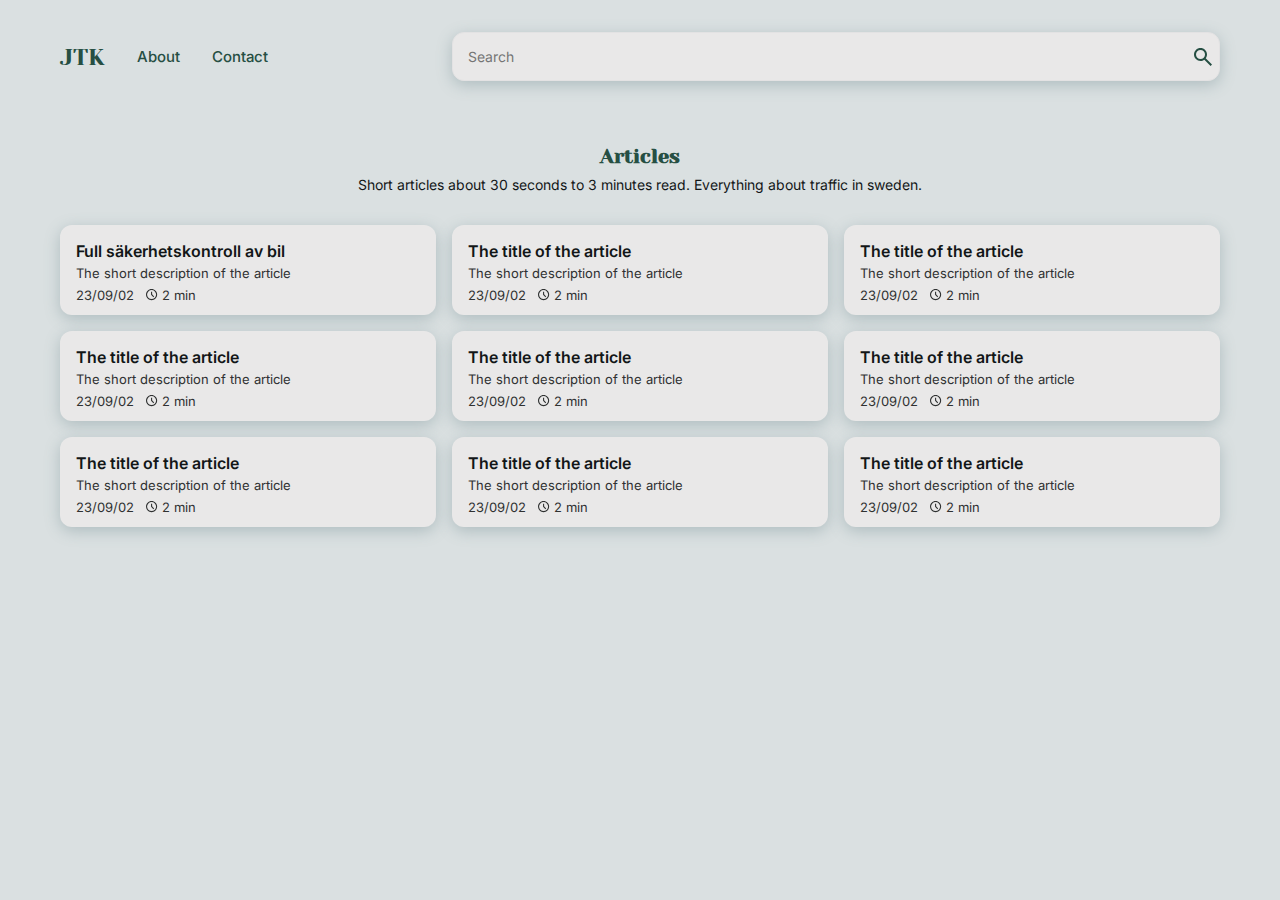
==== commit b6d7b4de: "article page pseudo code" ====
--- a/index.html
+++ b/index.html
@@ -3,6 +3,7 @@
 <head>
     <meta charset="UTF-8">
     <meta name="viewport" content="width=device-width, initial-scale=1.0">
+    <link rel="stylesheet" href="main.css">
     <link rel="stylesheet" href="style.css">
     <title>JTK</title>
 </head>
@@ -13,7 +14,7 @@
             <a class="navButton" href="">About</a>
             <a class="navButton" href="">Contact</a>
         </nav>
-    
+
         <form action="">
             <input placeholder="Search" type="text">
             <button>
@@ -34,201 +35,174 @@
         <p>Short articles about 30 seconds to 3 minutes read. Everything about traffic in sweden.</p>
     </header>
 
-    <section>
-        <a class="card" href="">
-            <img class="cardIMG" src="inc/img/white_car_emoji.png" alt="">
-            <div class="cardBody">
-                <h2>The title of the article</h2>
-                <p class="cardDescription">The short description of the article</p>
-                <div class="cardFooter">
-                    <p>23/09/02</p>
-                    <div class="cardReadTime">
-                        <svg xmlns="http://www.w3.org/2000/svg" width="20" height="20" viewBox="0 0 20 20" fill="none">
-                            <mask id="mask0_84_664" style="mask-type:alpha" maskUnits="userSpaceOnUse" x="0" y="0" width="20" height="20">
-                                <rect width="20" height="20" fill="#D9D9D9"/>
-                            </mask>
-                            <g mask="url(#mask0_84_664)">
-                                <path d="M9.58569 15.1666C8.0351 15.1666 6.71651 14.6233 5.6299 13.5367C4.5433 12.4501 4 11.1315 4 9.58094C4 8.04194 4.5433 6.72703 5.6299 5.63621C6.71651 4.5454 8.0351 4 9.58569 4C11.1247 4 12.4396 4.5454 13.5304 5.63621C14.6212 6.72703 15.1666 8.04194 15.1666 9.58094C15.1666 11.1315 14.6212 12.4501 13.5304 13.5367C12.4396 14.6233 11.1247 15.1666 9.58569 15.1666ZM9.5729 14.0833C10.8298 14.0833 11.8958 13.6493 12.7708 12.7812C13.6458 11.9132 14.0833 10.8507 14.0833 9.59373C14.0833 8.33679 13.6458 7.27081 12.7708 6.39581C11.8958 5.52081 10.8333 5.08331 9.58331 5.08331C8.31942 5.08331 7.25345 5.52081 6.3854 6.39581C5.51734 7.27081 5.08331 8.33331 5.08331 9.58331C5.08331 10.8472 5.51734 11.9132 6.3854 12.7812C7.25345 13.6493 8.31595 14.0833 9.5729 14.0833ZM11.3718 12.1586L12.1378 11.3926L10.1232 9.37383V6.71152H9.04165V9.81273L11.3718 12.1586Z" fill="#2F3131"/>
-                            </g>
-                        </svg>
-                        <p>2 min</p>
-                    </div>
-                </div>
-            </div>
-        </a>
-
-        <a class="card" href="">
-            <img class="cardIMG" src="inc/img/white_car_tire_emoji.png" alt="">
-            <div class="cardBody">
-                <h2>The title of the article</h2>
-                <p class="cardDescription">The short description of the article</p>
-                <div class="cardFooter">
-                    <p>23/09/02</p>
-                    <div class="cardReadTime">
-                        <svg xmlns="http://www.w3.org/2000/svg" width="20" height="20" viewBox="0 0 20 20" fill="none">
-                            <mask id="mask0_84_664" style="mask-type:alpha" maskUnits="userSpaceOnUse" x="0" y="0" width="20" height="20">
-                                <rect width="20" height="20" fill="#D9D9D9"/>
-                            </mask>
-                            <g mask="url(#mask0_84_664)">
-                                <path d="M9.58569 15.1666C8.0351 15.1666 6.71651 14.6233 5.6299 13.5367C4.5433 12.4501 4 11.1315 4 9.58094C4 8.04194 4.5433 6.72703 5.6299 5.63621C6.71651 4.5454 8.0351 4 9.58569 4C11.1247 4 12.4396 4.5454 13.5304 5.63621C14.6212 6.72703 15.1666 8.04194 15.1666 9.58094C15.1666 11.1315 14.6212 12.4501 13.5304 13.5367C12.4396 14.6233 11.1247 15.1666 9.58569 15.1666ZM9.5729 14.0833C10.8298 14.0833 11.8958 13.6493 12.7708 12.7812C13.6458 11.9132 14.0833 10.8507 14.0833 9.59373C14.0833 8.33679 13.6458 7.27081 12.7708 6.39581C11.8958 5.52081 10.8333 5.08331 9.58331 5.08331C8.31942 5.08331 7.25345 5.52081 6.3854 6.39581C5.51734 7.27081 5.08331 8.33331 5.08331 9.58331C5.08331 10.8472 5.51734 11.9132 6.3854 12.7812C7.25345 13.6493 8.31595 14.0833 9.5729 14.0833ZM11.3718 12.1586L12.1378 11.3926L10.1232 9.37383V6.71152H9.04165V9.81273L11.3718 12.1586Z" fill="#2F3131"/>
-                            </g>
-                        </svg>
-                        <p>2 min</p>
-                    </div>
-                </div>
-            </div>
-        </a>
-
-        <a class="card" href="">
-            <img class="cardIMG" src="inc/img/white_traffic_light_emoji.png" alt="">
-            <div class="cardBody">
-                <h2>The title of the article</h2>
-                <p class="cardDescription">The short description of the article</p>
-                <div class="cardFooter">
-                    <p>23/09/02</p>
-                    <div class="cardReadTime">
-                        <svg xmlns="http://www.w3.org/2000/svg" width="20" height="20" viewBox="0 0 20 20" fill="none">
-                            <mask id="mask0_84_664" style="mask-type:alpha" maskUnits="userSpaceOnUse" x="0" y="0" width="20" height="20">
-                                <rect width="20" height="20" fill="#D9D9D9"/>
-                            </mask>
-                            <g mask="url(#mask0_84_664)">
-                                <path d="M9.58569 15.1666C8.0351 15.1666 6.71651 14.6233 5.6299 13.5367C4.5433 12.4501 4 11.1315 4 9.58094C4 8.04194 4.5433 6.72703 5.6299 5.63621C6.71651 4.5454 8.0351 4 9.58569 4C11.1247 4 12.4396 4.5454 13.5304 5.63621C14.6212 6.72703 15.1666 8.04194 15.1666 9.58094C15.1666 11.1315 14.6212 12.4501 13.5304 13.5367C12.4396 14.6233 11.1247 15.1666 9.58569 15.1666ZM9.5729 14.0833C10.8298 14.0833 11.8958 13.6493 12.7708 12.7812C13.6458 11.9132 14.0833 10.8507 14.0833 9.59373C14.0833 8.33679 13.6458 7.27081 12.7708 6.39581C11.8958 5.52081 10.8333 5.08331 9.58331 5.08331C8.31942 5.08331 7.25345 5.52081 6.3854 6.39581C5.51734 7.27081 5.08331 8.33331 5.08331 9.58331C5.08331 10.8472 5.51734 11.9132 6.3854 12.7812C7.25345 13.6493 8.31595 14.0833 9.5729 14.0833ZM11.3718 12.1586L12.1378 11.3926L10.1232 9.37383V6.71152H9.04165V9.81273L11.3718 12.1586Z" fill="#2F3131"/>
-                            </g>
-                        </svg>
-                        <p>2 min</p>
-                    </div>
-                </div>
-            </div>
-        </a>
-
-        <a class="card" href="">
-            <img class="cardIMG" src="" alt="">
-            <div class="cardBody">
-                <h2>The title of the article</h2>
-                <p class="cardDescription">The short description of the article</p>
-                <div class="cardFooter">
-                    <p>23/09/02</p>
-                    <div class="cardReadTime">
-                        <svg xmlns="http://www.w3.org/2000/svg" width="20" height="20" viewBox="0 0 20 20" fill="none">
-                            <mask id="mask0_84_664" style="mask-type:alpha" maskUnits="userSpaceOnUse" x="0" y="0" width="20" height="20">
-                                <rect width="20" height="20" fill="#D9D9D9"/>
-                            </mask>
-                            <g mask="url(#mask0_84_664)">
-                                <path d="M9.58569 15.1666C8.0351 15.1666 6.71651 14.6233 5.6299 13.5367C4.5433 12.4501 4 11.1315 4 9.58094C4 8.04194 4.5433 6.72703 5.6299 5.63621C6.71651 4.5454 8.0351 4 9.58569 4C11.1247 4 12.4396 4.5454 13.5304 5.63621C14.6212 6.72703 15.1666 8.04194 15.1666 9.58094C15.1666 11.1315 14.6212 12.4501 13.5304 13.5367C12.4396 14.6233 11.1247 15.1666 9.58569 15.1666ZM9.5729 14.0833C10.8298 14.0833 11.8958 13.6493 12.7708 12.7812C13.6458 11.9132 14.0833 10.8507 14.0833 9.59373C14.0833 8.33679 13.6458 7.27081 12.7708 6.39581C11.8958 5.52081 10.8333 5.08331 9.58331 5.08331C8.31942 5.08331 7.25345 5.52081 6.3854 6.39581C5.51734 7.27081 5.08331 8.33331 5.08331 9.58331C5.08331 10.8472 5.51734 11.9132 6.3854 12.7812C7.25345 13.6493 8.31595 14.0833 9.5729 14.0833ZM11.3718 12.1586L12.1378 11.3926L10.1232 9.37383V6.71152H9.04165V9.81273L11.3718 12.1586Z" fill="#2F3131"/>
-                            </g>
-                        </svg>
-                        <p>2 min</p>
-                    </div>
-                </div>
-            </div>
-        </a>
-
-        <a class="card" href="">
-            <img class="cardIMG" src="" alt="">
-            <div class="cardBody">
-                <h2>The title of the article</h2>
-                <p class="cardDescription">The short description of the article</p>
-                <div class="cardFooter">
-                    <p>23/09/02</p>
-                    <div class="cardReadTime">
-                        <svg xmlns="http://www.w3.org/2000/svg" width="20" height="20" viewBox="0 0 20 20" fill="none">
-                            <mask id="mask0_84_664" style="mask-type:alpha" maskUnits="userSpaceOnUse" x="0" y="0" width="20" height="20">
-                                <rect width="20" height="20" fill="#D9D9D9"/>
-                            </mask>
-                            <g mask="url(#mask0_84_664)">
-                                <path d="M9.58569 15.1666C8.0351 15.1666 6.71651 14.6233 5.6299 13.5367C4.5433 12.4501 4 11.1315 4 9.58094C4 8.04194 4.5433 6.72703 5.6299 5.63621C6.71651 4.5454 8.0351 4 9.58569 4C11.1247 4 12.4396 4.5454 13.5304 5.63621C14.6212 6.72703 15.1666 8.04194 15.1666 9.58094C15.1666 11.1315 14.6212 12.4501 13.5304 13.5367C12.4396 14.6233 11.1247 15.1666 9.58569 15.1666ZM9.5729 14.0833C10.8298 14.0833 11.8958 13.6493 12.7708 12.7812C13.6458 11.9132 14.0833 10.8507 14.0833 9.59373C14.0833 8.33679 13.6458 7.27081 12.7708 6.39581C11.8958 5.52081 10.8333 5.08331 9.58331 5.08331C8.31942 5.08331 7.25345 5.52081 6.3854 6.39581C5.51734 7.27081 5.08331 8.33331 5.08331 9.58331C5.08331 10.8472 5.51734 11.9132 6.3854 12.7812C7.25345 13.6493 8.31595 14.0833 9.5729 14.0833ZM11.3718 12.1586L12.1378 11.3926L10.1232 9.37383V6.71152H9.04165V9.81273L11.3718 12.1586Z" fill="#2F3131"/>
-                            </g>
-                        </svg>
-                        <p>2 min</p>
-                    </div>
-                </div>
-            </div>
-        </a>
-
-        <a class="card" href="">
-            <img class="cardIMG" src="" alt="">
-            <div class="cardBody">
-                <h2>The title of the article</h2>
-                <p class="cardDescription">The short description of the article</p>
-                <div class="cardFooter">
-                    <p>23/09/02</p>
-                    <div class="cardReadTime">
-                        <svg xmlns="http://www.w3.org/2000/svg" width="20" height="20" viewBox="0 0 20 20" fill="none">
-                            <mask id="mask0_84_664" style="mask-type:alpha" maskUnits="userSpaceOnUse" x="0" y="0" width="20" height="20">
-                                <rect width="20" height="20" fill="#D9D9D9"/>
-                            </mask>
-                            <g mask="url(#mask0_84_664)">
-                                <path d="M9.58569 15.1666C8.0351 15.1666 6.71651 14.6233 5.6299 13.5367C4.5433 12.4501 4 11.1315 4 9.58094C4 8.04194 4.5433 6.72703 5.6299 5.63621C6.71651 4.5454 8.0351 4 9.58569 4C11.1247 4 12.4396 4.5454 13.5304 5.63621C14.6212 6.72703 15.1666 8.04194 15.1666 9.58094C15.1666 11.1315 14.6212 12.4501 13.5304 13.5367C12.4396 14.6233 11.1247 15.1666 9.58569 15.1666ZM9.5729 14.0833C10.8298 14.0833 11.8958 13.6493 12.7708 12.7812C13.6458 11.9132 14.0833 10.8507 14.0833 9.59373C14.0833 8.33679 13.6458 7.27081 12.7708 6.39581C11.8958 5.52081 10.8333 5.08331 9.58331 5.08331C8.31942 5.08331 7.25345 5.52081 6.3854 6.39581C5.51734 7.27081 5.08331 8.33331 5.08331 9.58331C5.08331 10.8472 5.51734 11.9132 6.3854 12.7812C7.25345 13.6493 8.31595 14.0833 9.5729 14.0833ZM11.3718 12.1586L12.1378 11.3926L10.1232 9.37383V6.71152H9.04165V9.81273L11.3718 12.1586Z" fill="#2F3131"/>
-                            </g>
-                        </svg>
-                        <p>2 min</p>
-                    </div>
-                </div>
-            </div>
-        </a>
-
-        <a class="card" href="">
-            <img class="cardIMG" src="" alt="">
-            <div class="cardBody">
-                <h2>The title of the article</h2>
-                <p class="cardDescription">The short description of the article</p>
-                <div class="cardFooter">
-                    <p>23/09/02</p>
-                    <div class="cardReadTime">
-                        <svg xmlns="http://www.w3.org/2000/svg" width="20" height="20" viewBox="0 0 20 20" fill="none">
-                            <mask id="mask0_84_664" style="mask-type:alpha" maskUnits="userSpaceOnUse" x="0" y="0" width="20" height="20">
-                                <rect width="20" height="20" fill="#D9D9D9"/>
-                            </mask>
-                            <g mask="url(#mask0_84_664)">
-                                <path d="M9.58569 15.1666C8.0351 15.1666 6.71651 14.6233 5.6299 13.5367C4.5433 12.4501 4 11.1315 4 9.58094C4 8.04194 4.5433 6.72703 5.6299 5.63621C6.71651 4.5454 8.0351 4 9.58569 4C11.1247 4 12.4396 4.5454 13.5304 5.63621C14.6212 6.72703 15.1666 8.04194 15.1666 9.58094C15.1666 11.1315 14.6212 12.4501 13.5304 13.5367C12.4396 14.6233 11.1247 15.1666 9.58569 15.1666ZM9.5729 14.0833C10.8298 14.0833 11.8958 13.6493 12.7708 12.7812C13.6458 11.9132 14.0833 10.8507 14.0833 9.59373C14.0833 8.33679 13.6458 7.27081 12.7708 6.39581C11.8958 5.52081 10.8333 5.08331 9.58331 5.08331C8.31942 5.08331 7.25345 5.52081 6.3854 6.39581C5.51734 7.27081 5.08331 8.33331 5.08331 9.58331C5.08331 10.8472 5.51734 11.9132 6.3854 12.7812C7.25345 13.6493 8.31595 14.0833 9.5729 14.0833ZM11.3718 12.1586L12.1378 11.3926L10.1232 9.37383V6.71152H9.04165V9.81273L11.3718 12.1586Z" fill="#2F3131"/>
-                            </g>
-                        </svg>
-                        <p>2 min</p>
-                    </div>
-                </div>
-            </div>
-        </a>
-
-        <a class="card" href="">
-            <img class="cardIMG" src="" alt="">
-            <div class="cardBody">
-                <h2>The title of the article</h2>
-                <p class="cardDescription">The short description of the article</p>
-                <div class="cardFooter">
-                    <p>23/09/02</p>
-                    <div class="cardReadTime">
-                        <svg xmlns="http://www.w3.org/2000/svg" width="20" height="20" viewBox="0 0 20 20" fill="none">
-                            <mask id="mask0_84_664" style="mask-type:alpha" maskUnits="userSpaceOnUse" x="0" y="0" width="20" height="20">
-                                <rect width="20" height="20" fill="#D9D9D9"/>
-                            </mask>
-                            <g mask="url(#mask0_84_664)">
-                                <path d="M9.58569 15.1666C8.0351 15.1666 6.71651 14.6233 5.6299 13.5367C4.5433 12.4501 4 11.1315 4 9.58094C4 8.04194 4.5433 6.72703 5.6299 5.63621C6.71651 4.5454 8.0351 4 9.58569 4C11.1247 4 12.4396 4.5454 13.5304 5.63621C14.6212 6.72703 15.1666 8.04194 15.1666 9.58094C15.1666 11.1315 14.6212 12.4501 13.5304 13.5367C12.4396 14.6233 11.1247 15.1666 9.58569 15.1666ZM9.5729 14.0833C10.8298 14.0833 11.8958 13.6493 12.7708 12.7812C13.6458 11.9132 14.0833 10.8507 14.0833 9.59373C14.0833 8.33679 13.6458 7.27081 12.7708 6.39581C11.8958 5.52081 10.8333 5.08331 9.58331 5.08331C8.31942 5.08331 7.25345 5.52081 6.3854 6.39581C5.51734 7.27081 5.08331 8.33331 5.08331 9.58331C5.08331 10.8472 5.51734 11.9132 6.3854 12.7812C7.25345 13.6493 8.31595 14.0833 9.5729 14.0833ZM11.3718 12.1586L12.1378 11.3926L10.1232 9.37383V6.71152H9.04165V9.81273L11.3718 12.1586Z" fill="#2F3131"/>
-                            </g>
-                        </svg>
-                        <p>2 min</p>
-                    </div>
-                </div>
-            </div>
-        </a>
-
-        <a class="card" href="">
-            <img class="cardIMG" src="" alt="">
-            <div class="cardBody">
-                <h2>The title of the article</h2>
-                <p class="cardDescription">The short description of the article</p>
-                <div class="cardFooter">
-                    <p>23/09/02</p>
-                    <div class="cardReadTime">
-                        <svg xmlns="http://www.w3.org/2000/svg" width="20" height="20" viewBox="0 0 20 20" fill="none">
-                            <mask id="mask0_84_664" style="mask-type:alpha" maskUnits="userSpaceOnUse" x="0" y="0" width="20" height="20">
-                                <rect width="20" height="20" fill="#D9D9D9"/>
-                            </mask>
-                            <g mask="url(#mask0_84_664)">
-                                <path d="M9.58569 15.1666C8.0351 15.1666 6.71651 14.6233 5.6299 13.5367C4.5433 12.4501 4 11.1315 4 9.58094C4 8.04194 4.5433 6.72703 5.6299 5.63621C6.71651 4.5454 8.0351 4 9.58569 4C11.1247 4 12.4396 4.5454 13.5304 5.63621C14.6212 6.72703 15.1666 8.04194 15.1666 9.58094C15.1666 11.1315 14.6212 12.4501 13.5304 13.5367C12.4396 14.6233 11.1247 15.1666 9.58569 15.1666ZM9.5729 14.0833C10.8298 14.0833 11.8958 13.6493 12.7708 12.7812C13.6458 11.9132 14.0833 10.8507 14.0833 9.59373C14.0833 8.33679 13.6458 7.27081 12.7708 6.39581C11.8958 5.52081 10.8333 5.08331 9.58331 5.08331C8.31942 5.08331 7.25345 5.52081 6.3854 6.39581C5.51734 7.27081 5.08331 8.33331 5.08331 9.58331C5.08331 10.8472 5.51734 11.9132 6.3854 12.7812C7.25345 13.6493 8.31595 14.0833 9.5729 14.0833ZM11.3718 12.1586L12.1378 11.3926L10.1232 9.37383V6.71152H9.04165V9.81273L11.3718 12.1586Z" fill="#2F3131"/>
-                            </g>
-                        </svg>
-                        <p>2 min</p>
-                    </div>
+    <section class="cardFeed">
+        <a class="card" href="article.html">
+            <h2>Full säkerhetskontroll av bil</h2>
+            <p class="cardDescription">The short description of the article</p>
+            <div class="cardFooter">
+                <p>23/09/02</p>
+                <div class="cardReadTime">
+                    <svg xmlns="http://www.w3.org/2000/svg" width="20" height="20" viewBox="0 0 20 20" fill="none">
+                        <mask id="mask0_84_664" style="mask-type:alpha" maskUnits="userSpaceOnUse" x="0" y="0" width="20" height="20">
+                            <rect width="20" height="20" fill="#D9D9D9"/>
+                        </mask>
+                        <g mask="url(#mask0_84_664)">
+                            <path d="M9.58569 15.1666C8.0351 15.1666 6.71651 14.6233 5.6299 13.5367C4.5433 12.4501 4 11.1315 4 9.58094C4 8.04194 4.5433 6.72703 5.6299 5.63621C6.71651 4.5454 8.0351 4 9.58569 4C11.1247 4 12.4396 4.5454 13.5304 5.63621C14.6212 6.72703 15.1666 8.04194 15.1666 9.58094C15.1666 11.1315 14.6212 12.4501 13.5304 13.5367C12.4396 14.6233 11.1247 15.1666 9.58569 15.1666ZM9.5729 14.0833C10.8298 14.0833 11.8958 13.6493 12.7708 12.7812C13.6458 11.9132 14.0833 10.8507 14.0833 9.59373C14.0833 8.33679 13.6458 7.27081 12.7708 6.39581C11.8958 5.52081 10.8333 5.08331 9.58331 5.08331C8.31942 5.08331 7.25345 5.52081 6.3854 6.39581C5.51734 7.27081 5.08331 8.33331 5.08331 9.58331C5.08331 10.8472 5.51734 11.9132 6.3854 12.7812C7.25345 13.6493 8.31595 14.0833 9.5729 14.0833ZM11.3718 12.1586L12.1378 11.3926L10.1232 9.37383V6.71152H9.04165V9.81273L11.3718 12.1586Z" fill="#2F3131"/>
+                        </g>
+                    </svg>
+                    <p>2 min</p>
+                </div>
+            </div>
+        </a>
+
+        <a class="card" href="">
+            <h2>The title of the article</h2>
+            <p class="cardDescription">The short description of the article</p>
+            <div class="cardFooter">
+                <p>23/09/02</p>
+                <div class="cardReadTime">
+                    <svg xmlns="http://www.w3.org/2000/svg" width="20" height="20" viewBox="0 0 20 20" fill="none">
+                        <mask id="mask0_84_664" style="mask-type:alpha" maskUnits="userSpaceOnUse" x="0" y="0" width="20" height="20">
+                            <rect width="20" height="20" fill="#D9D9D9"/>
+                        </mask>
+                        <g mask="url(#mask0_84_664)">
+                            <path d="M9.58569 15.1666C8.0351 15.1666 6.71651 14.6233 5.6299 13.5367C4.5433 12.4501 4 11.1315 4 9.58094C4 8.04194 4.5433 6.72703 5.6299 5.63621C6.71651 4.5454 8.0351 4 9.58569 4C11.1247 4 12.4396 4.5454 13.5304 5.63621C14.6212 6.72703 15.1666 8.04194 15.1666 9.58094C15.1666 11.1315 14.6212 12.4501 13.5304 13.5367C12.4396 14.6233 11.1247 15.1666 9.58569 15.1666ZM9.5729 14.0833C10.8298 14.0833 11.8958 13.6493 12.7708 12.7812C13.6458 11.9132 14.0833 10.8507 14.0833 9.59373C14.0833 8.33679 13.6458 7.27081 12.7708 6.39581C11.8958 5.52081 10.8333 5.08331 9.58331 5.08331C8.31942 5.08331 7.25345 5.52081 6.3854 6.39581C5.51734 7.27081 5.08331 8.33331 5.08331 9.58331C5.08331 10.8472 5.51734 11.9132 6.3854 12.7812C7.25345 13.6493 8.31595 14.0833 9.5729 14.0833ZM11.3718 12.1586L12.1378 11.3926L10.1232 9.37383V6.71152H9.04165V9.81273L11.3718 12.1586Z" fill="#2F3131"/>
+                        </g>
+                    </svg>
+                    <p>2 min</p>
+                </div>
+            </div>
+        </a>
+
+        <a class="card" href="">
+            <h2>The title of the article</h2>
+            <p class="cardDescription">The short description of the article</p>
+            <div class="cardFooter">
+                <p>23/09/02</p>
+                <div class="cardReadTime">
+                    <svg xmlns="http://www.w3.org/2000/svg" width="20" height="20" viewBox="0 0 20 20" fill="none">
+                        <mask id="mask0_84_664" style="mask-type:alpha" maskUnits="userSpaceOnUse" x="0" y="0" width="20" height="20">
+                            <rect width="20" height="20" fill="#D9D9D9"/>
+                        </mask>
+                        <g mask="url(#mask0_84_664)">
+                            <path d="M9.58569 15.1666C8.0351 15.1666 6.71651 14.6233 5.6299 13.5367C4.5433 12.4501 4 11.1315 4 9.58094C4 8.04194 4.5433 6.72703 5.6299 5.63621C6.71651 4.5454 8.0351 4 9.58569 4C11.1247 4 12.4396 4.5454 13.5304 5.63621C14.6212 6.72703 15.1666 8.04194 15.1666 9.58094C15.1666 11.1315 14.6212 12.4501 13.5304 13.5367C12.4396 14.6233 11.1247 15.1666 9.58569 15.1666ZM9.5729 14.0833C10.8298 14.0833 11.8958 13.6493 12.7708 12.7812C13.6458 11.9132 14.0833 10.8507 14.0833 9.59373C14.0833 8.33679 13.6458 7.27081 12.7708 6.39581C11.8958 5.52081 10.8333 5.08331 9.58331 5.08331C8.31942 5.08331 7.25345 5.52081 6.3854 6.39581C5.51734 7.27081 5.08331 8.33331 5.08331 9.58331C5.08331 10.8472 5.51734 11.9132 6.3854 12.7812C7.25345 13.6493 8.31595 14.0833 9.5729 14.0833ZM11.3718 12.1586L12.1378 11.3926L10.1232 9.37383V6.71152H9.04165V9.81273L11.3718 12.1586Z" fill="#2F3131"/>
+                        </g>
+                    </svg>
+                    <p>2 min</p>
+                </div>
+            </div>
+        </a>
+
+        <a class="card" href="">
+            <h2>The title of the article</h2>
+            <p class="cardDescription">The short description of the article</p>
+            <div class="cardFooter">
+                <p>23/09/02</p>
+                <div class="cardReadTime">
+                    <svg xmlns="http://www.w3.org/2000/svg" width="20" height="20" viewBox="0 0 20 20" fill="none">
+                        <mask id="mask0_84_664" style="mask-type:alpha" maskUnits="userSpaceOnUse" x="0" y="0" width="20" height="20">
+                            <rect width="20" height="20" fill="#D9D9D9"/>
+                        </mask>
+                        <g mask="url(#mask0_84_664)">
+                            <path d="M9.58569 15.1666C8.0351 15.1666 6.71651 14.6233 5.6299 13.5367C4.5433 12.4501 4 11.1315 4 9.58094C4 8.04194 4.5433 6.72703 5.6299 5.63621C6.71651 4.5454 8.0351 4 9.58569 4C11.1247 4 12.4396 4.5454 13.5304 5.63621C14.6212 6.72703 15.1666 8.04194 15.1666 9.58094C15.1666 11.1315 14.6212 12.4501 13.5304 13.5367C12.4396 14.6233 11.1247 15.1666 9.58569 15.1666ZM9.5729 14.0833C10.8298 14.0833 11.8958 13.6493 12.7708 12.7812C13.6458 11.9132 14.0833 10.8507 14.0833 9.59373C14.0833 8.33679 13.6458 7.27081 12.7708 6.39581C11.8958 5.52081 10.8333 5.08331 9.58331 5.08331C8.31942 5.08331 7.25345 5.52081 6.3854 6.39581C5.51734 7.27081 5.08331 8.33331 5.08331 9.58331C5.08331 10.8472 5.51734 11.9132 6.3854 12.7812C7.25345 13.6493 8.31595 14.0833 9.5729 14.0833ZM11.3718 12.1586L12.1378 11.3926L10.1232 9.37383V6.71152H9.04165V9.81273L11.3718 12.1586Z" fill="#2F3131"/>
+                        </g>
+                    </svg>
+                    <p>2 min</p>
+                </div>
+            </div>
+        </a>
+
+        <a class="card" href="">
+            <h2>The title of the article</h2>
+            <p class="cardDescription">The short description of the article</p>
+            <div class="cardFooter">
+                <p>23/09/02</p>
+                <div class="cardReadTime">
+                    <svg xmlns="http://www.w3.org/2000/svg" width="20" height="20" viewBox="0 0 20 20" fill="none">
+                        <mask id="mask0_84_664" style="mask-type:alpha" maskUnits="userSpaceOnUse" x="0" y="0" width="20" height="20">
+                            <rect width="20" height="20" fill="#D9D9D9"/>
+                        </mask>
+                        <g mask="url(#mask0_84_664)">
+                            <path d="M9.58569 15.1666C8.0351 15.1666 6.71651 14.6233 5.6299 13.5367C4.5433 12.4501 4 11.1315 4 9.58094C4 8.04194 4.5433 6.72703 5.6299 5.63621C6.71651 4.5454 8.0351 4 9.58569 4C11.1247 4 12.4396 4.5454 13.5304 5.63621C14.6212 6.72703 15.1666 8.04194 15.1666 9.58094C15.1666 11.1315 14.6212 12.4501 13.5304 13.5367C12.4396 14.6233 11.1247 15.1666 9.58569 15.1666ZM9.5729 14.0833C10.8298 14.0833 11.8958 13.6493 12.7708 12.7812C13.6458 11.9132 14.0833 10.8507 14.0833 9.59373C14.0833 8.33679 13.6458 7.27081 12.7708 6.39581C11.8958 5.52081 10.8333 5.08331 9.58331 5.08331C8.31942 5.08331 7.25345 5.52081 6.3854 6.39581C5.51734 7.27081 5.08331 8.33331 5.08331 9.58331C5.08331 10.8472 5.51734 11.9132 6.3854 12.7812C7.25345 13.6493 8.31595 14.0833 9.5729 14.0833ZM11.3718 12.1586L12.1378 11.3926L10.1232 9.37383V6.71152H9.04165V9.81273L11.3718 12.1586Z" fill="#2F3131"/>
+                        </g>
+                    </svg>
+                    <p>2 min</p>
+                </div>
+            </div>
+        </a>
+
+        <a class="card" href="">
+            <h2>The title of the article</h2>
+            <p class="cardDescription">The short description of the article</p>
+            <div class="cardFooter">
+                <p>23/09/02</p>
+                <div class="cardReadTime">
+                    <svg xmlns="http://www.w3.org/2000/svg" width="20" height="20" viewBox="0 0 20 20" fill="none">
+                        <mask id="mask0_84_664" style="mask-type:alpha" maskUnits="userSpaceOnUse" x="0" y="0" width="20" height="20">
+                            <rect width="20" height="20" fill="#D9D9D9"/>
+                        </mask>
+                        <g mask="url(#mask0_84_664)">
+                            <path d="M9.58569 15.1666C8.0351 15.1666 6.71651 14.6233 5.6299 13.5367C4.5433 12.4501 4 11.1315 4 9.58094C4 8.04194 4.5433 6.72703 5.6299 5.63621C6.71651 4.5454 8.0351 4 9.58569 4C11.1247 4 12.4396 4.5454 13.5304 5.63621C14.6212 6.72703 15.1666 8.04194 15.1666 9.58094C15.1666 11.1315 14.6212 12.4501 13.5304 13.5367C12.4396 14.6233 11.1247 15.1666 9.58569 15.1666ZM9.5729 14.0833C10.8298 14.0833 11.8958 13.6493 12.7708 12.7812C13.6458 11.9132 14.0833 10.8507 14.0833 9.59373C14.0833 8.33679 13.6458 7.27081 12.7708 6.39581C11.8958 5.52081 10.8333 5.08331 9.58331 5.08331C8.31942 5.08331 7.25345 5.52081 6.3854 6.39581C5.51734 7.27081 5.08331 8.33331 5.08331 9.58331C5.08331 10.8472 5.51734 11.9132 6.3854 12.7812C7.25345 13.6493 8.31595 14.0833 9.5729 14.0833ZM11.3718 12.1586L12.1378 11.3926L10.1232 9.37383V6.71152H9.04165V9.81273L11.3718 12.1586Z" fill="#2F3131"/>
+                        </g>
+                    </svg>
+                    <p>2 min</p>
+                </div>
+            </div>
+        </a>
+
+        <a class="card" href="">
+            <h2>The title of the article</h2>
+            <p class="cardDescription">The short description of the article</p>
+            <div class="cardFooter">
+                <p>23/09/02</p>
+                <div class="cardReadTime">
+                    <svg xmlns="http://www.w3.org/2000/svg" width="20" height="20" viewBox="0 0 20 20" fill="none">
+                        <mask id="mask0_84_664" style="mask-type:alpha" maskUnits="userSpaceOnUse" x="0" y="0" width="20" height="20">
+                            <rect width="20" height="20" fill="#D9D9D9"/>
+                        </mask>
+                        <g mask="url(#mask0_84_664)">
+                            <path d="M9.58569 15.1666C8.0351 15.1666 6.71651 14.6233 5.6299 13.5367C4.5433 12.4501 4 11.1315 4 9.58094C4 8.04194 4.5433 6.72703 5.6299 5.63621C6.71651 4.5454 8.0351 4 9.58569 4C11.1247 4 12.4396 4.5454 13.5304 5.63621C14.6212 6.72703 15.1666 8.04194 15.1666 9.58094C15.1666 11.1315 14.6212 12.4501 13.5304 13.5367C12.4396 14.6233 11.1247 15.1666 9.58569 15.1666ZM9.5729 14.0833C10.8298 14.0833 11.8958 13.6493 12.7708 12.7812C13.6458 11.9132 14.0833 10.8507 14.0833 9.59373C14.0833 8.33679 13.6458 7.27081 12.7708 6.39581C11.8958 5.52081 10.8333 5.08331 9.58331 5.08331C8.31942 5.08331 7.25345 5.52081 6.3854 6.39581C5.51734 7.27081 5.08331 8.33331 5.08331 9.58331C5.08331 10.8472 5.51734 11.9132 6.3854 12.7812C7.25345 13.6493 8.31595 14.0833 9.5729 14.0833ZM11.3718 12.1586L12.1378 11.3926L10.1232 9.37383V6.71152H9.04165V9.81273L11.3718 12.1586Z" fill="#2F3131"/>
+                        </g>
+                    </svg>
+                    <p>2 min</p>
+                </div>
+            </div>
+        </a>
+
+        <a class="card" href="">
+            <h2>The title of the article</h2>
+            <p class="cardDescription">The short description of the article</p>
+            <div class="cardFooter">
+                <p>23/09/02</p>
+                <div class="cardReadTime">
+                    <svg xmlns="http://www.w3.org/2000/svg" width="20" height="20" viewBox="0 0 20 20" fill="none">
+                        <mask id="mask0_84_664" style="mask-type:alpha" maskUnits="userSpaceOnUse" x="0" y="0" width="20" height="20">
+                            <rect width="20" height="20" fill="#D9D9D9"/>
+                        </mask>
+                        <g mask="url(#mask0_84_664)">
+                            <path d="M9.58569 15.1666C8.0351 15.1666 6.71651 14.6233 5.6299 13.5367C4.5433 12.4501 4 11.1315 4 9.58094C4 8.04194 4.5433 6.72703 5.6299 5.63621C6.71651 4.5454 8.0351 4 9.58569 4C11.1247 4 12.4396 4.5454 13.5304 5.63621C14.6212 6.72703 15.1666 8.04194 15.1666 9.58094C15.1666 11.1315 14.6212 12.4501 13.5304 13.5367C12.4396 14.6233 11.1247 15.1666 9.58569 15.1666ZM9.5729 14.0833C10.8298 14.0833 11.8958 13.6493 12.7708 12.7812C13.6458 11.9132 14.0833 10.8507 14.0833 9.59373C14.0833 8.33679 13.6458 7.27081 12.7708 6.39581C11.8958 5.52081 10.8333 5.08331 9.58331 5.08331C8.31942 5.08331 7.25345 5.52081 6.3854 6.39581C5.51734 7.27081 5.08331 8.33331 5.08331 9.58331C5.08331 10.8472 5.51734 11.9132 6.3854 12.7812C7.25345 13.6493 8.31595 14.0833 9.5729 14.0833ZM11.3718 12.1586L12.1378 11.3926L10.1232 9.37383V6.71152H9.04165V9.81273L11.3718 12.1586Z" fill="#2F3131"/>
+                        </g>
+                    </svg>
+                    <p>2 min</p>
+                </div>
+            </div>
+        </a>
+
+        <a class="card" href="">
+            <h2>The title of the article</h2>
+            <p class="cardDescription">The short description of the article</p>
+            <div class="cardFooter">
+                <p>23/09/02</p>
+                <div class="cardReadTime">
+                    <svg xmlns="http://www.w3.org/2000/svg" width="20" height="20" viewBox="0 0 20 20" fill="none">
+                        <mask id="mask0_84_664" style="mask-type:alpha" maskUnits="userSpaceOnUse" x="0" y="0" width="20" height="20">
+                            <rect width="20" height="20" fill="#D9D9D9"/>
+                        </mask>
+                        <g mask="url(#mask0_84_664)">
+                            <path d="M9.58569 15.1666C8.0351 15.1666 6.71651 14.6233 5.6299 13.5367C4.5433 12.4501 4 11.1315 4 9.58094C4 8.04194 4.5433 6.72703 5.6299 5.63621C6.71651 4.5454 8.0351 4 9.58569 4C11.1247 4 12.4396 4.5454 13.5304 5.63621C14.6212 6.72703 15.1666 8.04194 15.1666 9.58094C15.1666 11.1315 14.6212 12.4501 13.5304 13.5367C12.4396 14.6233 11.1247 15.1666 9.58569 15.1666ZM9.5729 14.0833C10.8298 14.0833 11.8958 13.6493 12.7708 12.7812C13.6458 11.9132 14.0833 10.8507 14.0833 9.59373C14.0833 8.33679 13.6458 7.27081 12.7708 6.39581C11.8958 5.52081 10.8333 5.08331 9.58331 5.08331C8.31942 5.08331 7.25345 5.52081 6.3854 6.39581C5.51734 7.27081 5.08331 8.33331 5.08331 9.58331C5.08331 10.8472 5.51734 11.9132 6.3854 12.7812C7.25345 13.6493 8.31595 14.0833 9.5729 14.0833ZM11.3718 12.1586L12.1378 11.3926L10.1232 9.37383V6.71152H9.04165V9.81273L11.3718 12.1586Z" fill="#2F3131"/>
+                        </g>
+                    </svg>
+                    <p>2 min</p>
                 </div>
             </div>
         </a>
--- a/main.css
+++ b/main.css
@@ -0,0 +1,132 @@
+@import url('https://fonts.googleapis.com/css2?family=Inter:wght@400;600&family=Yeseva+One&display=swap');
+
+
+
+:root {
+    --primary-text:#121617;
+    --secondary-text: #2F3131;
+    --background: #DAE0E1;
+    --primary: #E9E8E8;
+    --secondary: #E3E2E3;
+    --accent: #264F43;
+    --shadow: #AEBCBF;
+}
+
+
+
+
+* {
+    margin: 0%;
+    padding: 0%;
+
+    font-family: 'Inter', sans-serif;
+}
+
+
+
+
+body {
+    background-color: var(--background);
+    display: grid;
+    grid-template-columns: 1fr minmax(256px , 1160px) 1fr;
+    column-gap: 32px;
+}
+
+
+
+
+.pageHeader {
+    grid-column: 2;
+
+    margin-top: 32px;
+
+    display: grid;
+    grid-template-columns: max-content 1fr minmax(256px , 768px);
+    gap: 16px;
+}
+
+
+
+
+nav {
+    grid-column: 1;
+    display: flex;
+    align-items: center;
+    gap: 32px;
+}
+
+.mainNavButton {
+    font-size: 24px;
+    font-family: 'Yeseva One', cursive;
+
+    text-decoration: none;
+
+    color: var(--accent);
+}
+
+.navButton {
+    font-size: 15px;
+    font-weight: 500;
+
+    text-decoration: none;
+
+    color: var(--accent);
+}
+
+.navButton:hover {
+    cursor: pointer;
+    text-decoration: underline;
+}
+
+
+
+
+form {
+    grid-column: 3;
+
+    padding: 4px;
+
+    border-radius: 12px;
+    border: 1px solid var(--secondary);
+
+    background-color: var(--primary);
+
+    box-shadow: 0px 4px 16px 0px var(--shadow);
+
+    display: flex;
+}
+
+form input {
+    flex-grow: 1;
+
+    padding: 11px;
+    font-size: 14px;
+
+    border: none;
+
+    font-weight: 400;
+
+    color: var(--primary-text);
+    background-color: var(--primary);
+}
+
+form input:focus {
+    outline: none;
+}
+
+form button {
+    aspect-ratio: 1/1;
+
+    border-radius: 8px;
+    border: none;
+
+    background-color: var(--primary);
+
+    display: grid;
+    place-content: center;
+}
+
+form button:hover {
+    cursor: pointer;
+    background-color: var(--background);
+}--- a/style.css
+++ b/style.css
@@ -1,139 +1,3 @@
-@import url('https://fonts.googleapis.com/css2?family=Inter:wght@400;600&family=Yeseva+One&display=swap');
-
-
-
-:root {
-    --primary-text:#121617;
-    --secondary-text: #2F3131;
-    --background: #DAE0E1;
-    --primary: #E9E8E8;
-    --secondary: #E3E2E3;
-    --accent: #264F43;
-    --shadow: #AEBCBF;
-}
-
-
-
-
-* {
-    margin: 0%;
-    padding: 0%;
-
-    font-family: 'Inter', sans-serif;
-}
-
-
-
-
-body {
-    background-color: var(--background);
-    display: grid;
-    grid-template-columns: 1fr minmax(256px , 1160px) 1fr;
-    column-gap: 32px;
-}
-
-
-
-
-.pageHeader {
-    grid-column: 2;
-
-    margin-top: 32px;
-
-    display: grid;
-    grid-template-columns: max-content 1fr minmax(256px , 768px);
-    gap: 16px;
-}
-
-
-
-
-nav {
-    grid-column: 1;
-    display: flex;
-    align-items: center;
-    gap: 32px;
-}
-
-.mainNavButton {
-    font-size: 24px;
-    font-family: 'Yeseva One', cursive;
-
-    text-decoration: none;
-
-    color: var(--accent);
-}
-
-.navButton {
-    font-size: 15px;
-    font-weight: 500;
-
-    text-decoration: none;
-
-    color: var(--accent);
-}
-
-.navButton:hover {
-    cursor: pointer;
-    text-decoration: underline;
-}
-
-
-
-form {
-    grid-column: 3;
-    width: 100%;
-
-    padding: 4px;
-
-    border-radius: 12px;
-    border: 1px solid var(--secondary);
-
-    background-color: var(--primary);
-
-    box-shadow: 0px 4px 16px 0px var(--shadow);
-
-    display: flex;
-}
-
-form input {
-    flex-grow: 1;
-
-    padding: 11px;
-    font-size: 14px;
-
-    border: none;
-
-    font-weight: 400;
-
-    color: var(--primary-text);
-    background-color: var(--primary);
-}
-
-form input:focus {
-    outline: none;
-}
-
-form button {
-    aspect-ratio: 1/1;
-
-    border-radius: 8px;
-    border: none;
-
-    background-color: var(--primary);
-
-    display: grid;
-    place-content: center;
-}
-
-form button:hover {
-    cursor: pointer;
-    background-color: var(--background);
-}
-
-
-
-
 header {
     grid-column: 2;
 
@@ -162,7 +26,7 @@
 
 
 
-section {
+.cardFeed {
     grid-column: 2;
 
     display: grid;
@@ -174,50 +38,30 @@
 
 
 .card {
-    display: flex;
+    padding: 16px 16px 10px 16px;
+
+    border-radius: 12px;
+
     text-decoration: none;
-}
-
-.cardIMG {
-    aspect-ratio: 1/1;
-    width: 96px;
-
-    border-radius: 12px 0px 0px 12px;
-    border-width: 1px 0px 1px 1px;
-    border-style: solid;
-    border-color: var(--secondary);
 
     background-color: var(--primary);
 
     box-shadow: 0px 4px 16px 0px var(--shadow);
-}
-
-.cardBody {
-    flex-grow: 1;
-    padding: 16px 16px 10px 16px;
-
-    border-radius: 0px 12px 12px 0px;
-    border-width: 1px 1px 1px 0px;
-    border-style: solid;
-    border-color: var(--secondary);
-
-    background-color: var(--primary);
-
-    box-shadow: 0px 4px 16px 0px var(--shadow);
 
     display: flex;
     flex-direction: column;
     justify-content: space-between;
-}
-
-.cardBody h2 {
+    gap: 4px;
+}
+
+.card h2 {
     font-size: 16px;
     font-weight: 600;
 
     color: var(--primary-text);
 }
 
-.cardBody p {
+.card p {
     font-size: 13px;
 
     color: var(--secondary-text);
@@ -234,13 +78,133 @@
     align-items: center;
 }
 
+
+
+
+/* Article Page */
+
+
+
+
+.mainArticleFeed {
+    grid-column: 2;
+    margin-top: 32px;
+    padding-top: 32px;
+
+    border-top: 1px solid var(--shadow);
+
+    display: grid;
+    grid-template-columns: max-content 1fr minmax(256px , 768px);
+    gap: 16px;
+}
+
+
+
+
+.articleFeed {
+    grid-column: 3;
+
+    display: flex;
+    flex-direction: column;
+    gap: 32px;
+}
+
+
+
+
+.outline {
+    grid-column: 1;
+    list-style-type: none;
+
+    display: flex;
+    flex-direction: column;
+    gap: 16px;
+}
+
+li h2 {
+    font-size: 18px;
+    font-weight: 600;
+
+    color: #2F3131;
+}
+
+li a {
+    text-decoration: none;
+
+    font-size: 15px;
+
+    color: #1A1A19;
+}
+
+li a:hover {
+    cursor: pointer;
+    text-decoration: underline;
+}
+
+
+
+
+article {
+    padding-top: 32px;
+    border-top: 1px solid var(--shadow);
+
+    display: flex;
+    flex-direction: column;
+    gap: 16px;
+}
+
+article:first-child {
+    border: none;
+    padding-top: 0%;
+}
+
+
+
+
+.articleHeader {
+    display: flex;
+    align-items: center;
+    gap: 8px;
+}
+
+.articleHeader p {
+    font-size: 13px;
+    font-weight: 300;
+}
+
+article h2 {
+    font-size: 24px;
+    font-weight: 600;
+}
+
+article p {
+    font-size: 15px;
+    color: #1A1A19;
+}
+
+
+
+
+
+
 @media only screen and (max-width: 1024px) {
-  section {
+  .cardFeed {
     grid-template-columns: 1fr 1fr;
   }
-}
-
-@media only screen and (max-width: 640px) {
+
+  .mainArticleFeed {
+    display: flex;
+    flex-direction: column;
+  }
+
+  .outline {
+    margin-bottom: 32px;
+    padding-bottom: 32px;
+    border-bottom: 1px solid var(--shadow);
+  }
+}
+
+@media only screen and (max-width: 768px) {
 
     .mainNavButton {
         flex-grow: 1;
@@ -252,7 +216,7 @@
         gap: 32px;
     }
 
-  section {
+  .cardFeed {
     grid-template-columns: 1fr;
   }
 }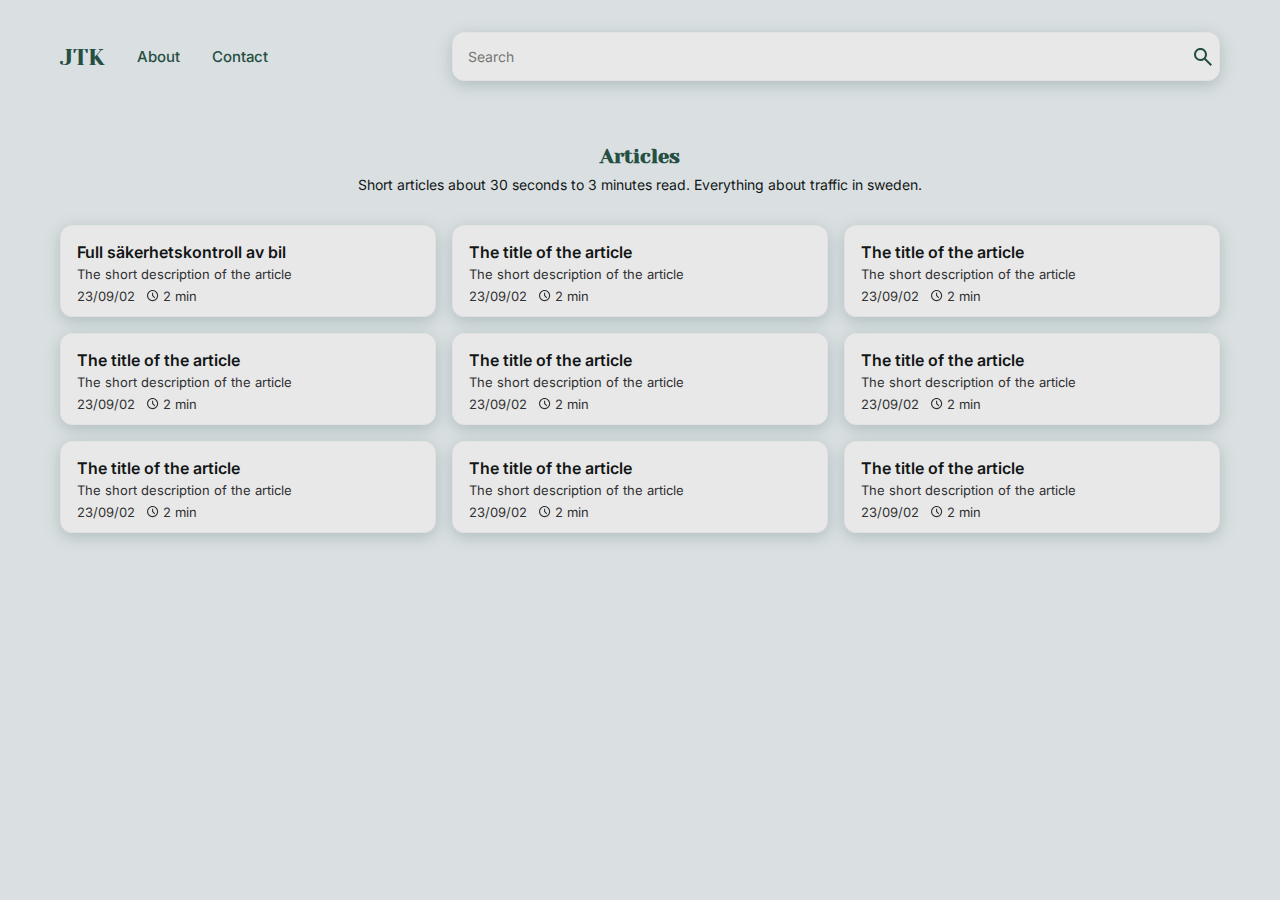
==== commit e554171f: "more mini fix" ====
--- a/index.html
+++ b/index.html
@@ -10,7 +10,7 @@
 <body>
     <div class="pageHeader">
         <nav>
-            <a class="mainNavButton" href="">JTK</a>
+            <a class="mainNavButton" href="index.html">JTK</a>
             <a class="navButton" href="">About</a>
             <a class="navButton" href="">Contact</a>
         </nav>
--- a/style.css
+++ b/style.css
@@ -1,3 +1,102 @@
+.pageHeader {
+    grid-column: 2;
+
+    margin-top: 32px;
+
+    display: grid;
+    grid-template-columns: max-content 1fr minmax(256px , 768px);
+    gap: 16px;
+}
+
+
+
+
+nav {
+    grid-column: 1;
+    display: flex;
+    align-items: center;
+    gap: 32px;
+}
+
+.mainNavButton {
+    font-size: 24px;
+    font-family: 'Yeseva One', cursive;
+
+    text-decoration: none;
+
+    color: var(--accent);
+}
+
+.navButton {
+    font-size: 15px;
+    font-weight: 500;
+
+    text-decoration: none;
+
+    color: var(--accent);
+}
+
+.navButton:hover {
+    cursor: pointer;
+    text-decoration: underline;
+}
+
+
+
+
+form {
+    grid-column: 3;
+
+    padding: 4px;
+
+    border-radius: 12px;
+    border: 1px solid var(--secondary);
+
+    background-color: var(--primary);
+
+    box-shadow: 0px 4px 16px 0px var(--shadow);
+
+    display: flex;
+}
+
+form input {
+    flex-grow: 1;
+
+    padding: 11px;
+    font-size: 14px;
+
+    border: none;
+
+    font-weight: 400;
+
+    color: var(--primary-text);
+    background-color: var(--primary);
+}
+
+form input:focus {
+    outline: none;
+}
+
+form button {
+    aspect-ratio: 1/1;
+
+    border-radius: 8px;
+    border: none;
+
+    background-color: var(--primary);
+
+    display: grid;
+    place-content: center;
+}
+
+form button:hover {
+    cursor: pointer;
+    background-color: var(--background);
+}
+
+
+
+
 header {
     grid-column: 2;
 
@@ -41,6 +140,7 @@
     padding: 16px 16px 10px 16px;
 
     border-radius: 12px;
+    border: 1px solid var(--secondary);
 
     text-decoration: none;
 
@@ -88,7 +188,7 @@
 
 .mainArticleFeed {
     grid-column: 2;
-    margin-top: 32px;
+    margin: 32px 0px;
     padding-top: 32px;
 
     border-top: 1px solid var(--shadow);
@@ -138,7 +238,7 @@
 
 li a:hover {
     cursor: pointer;
-    text-decoration: underline;
+    color: var(--accent);
 }
 
 
@@ -172,6 +272,10 @@
     font-weight: 300;
 }
 
+.articleHeader p:first-child {
+    color: var(--accent);
+}
+
 article h2 {
     font-size: 24px;
     font-weight: 600;
@@ -181,8 +285,6 @@
     font-size: 15px;
     color: #1A1A19;
 }
-
-
 
 
 
